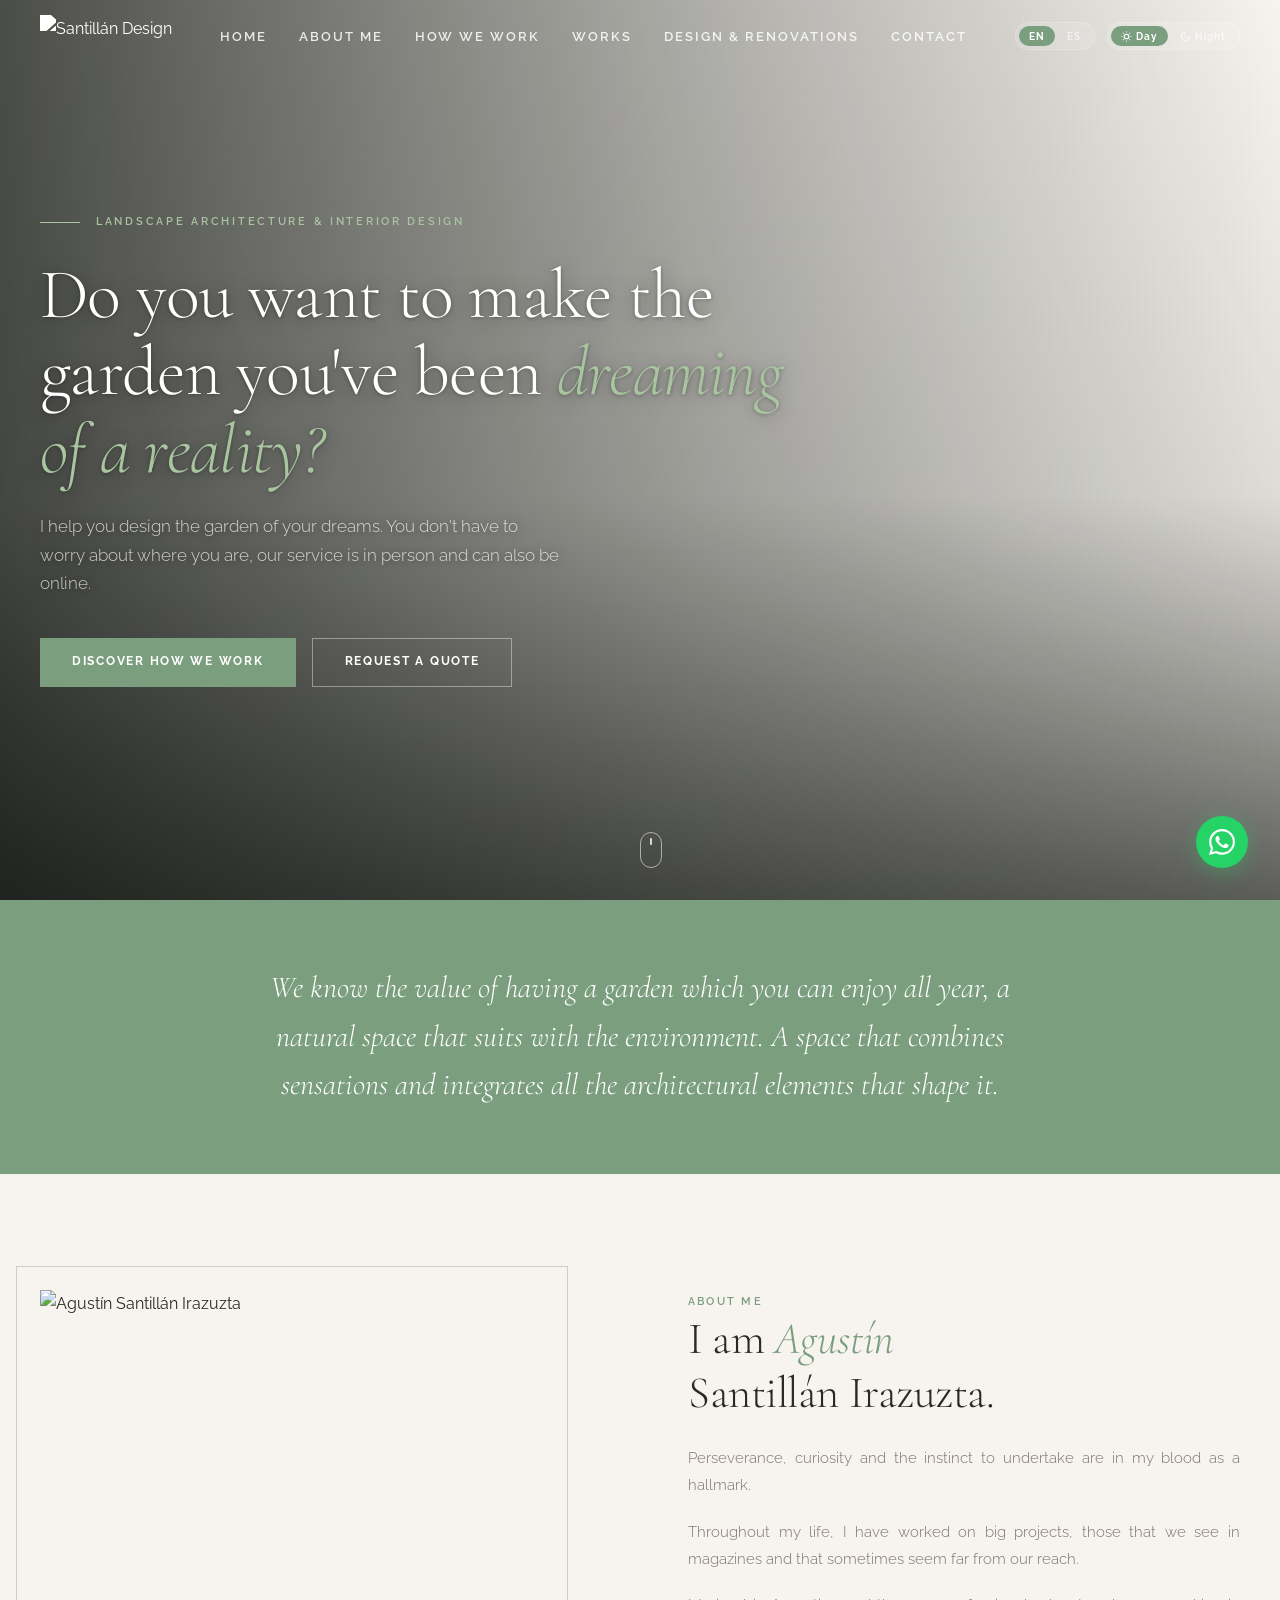
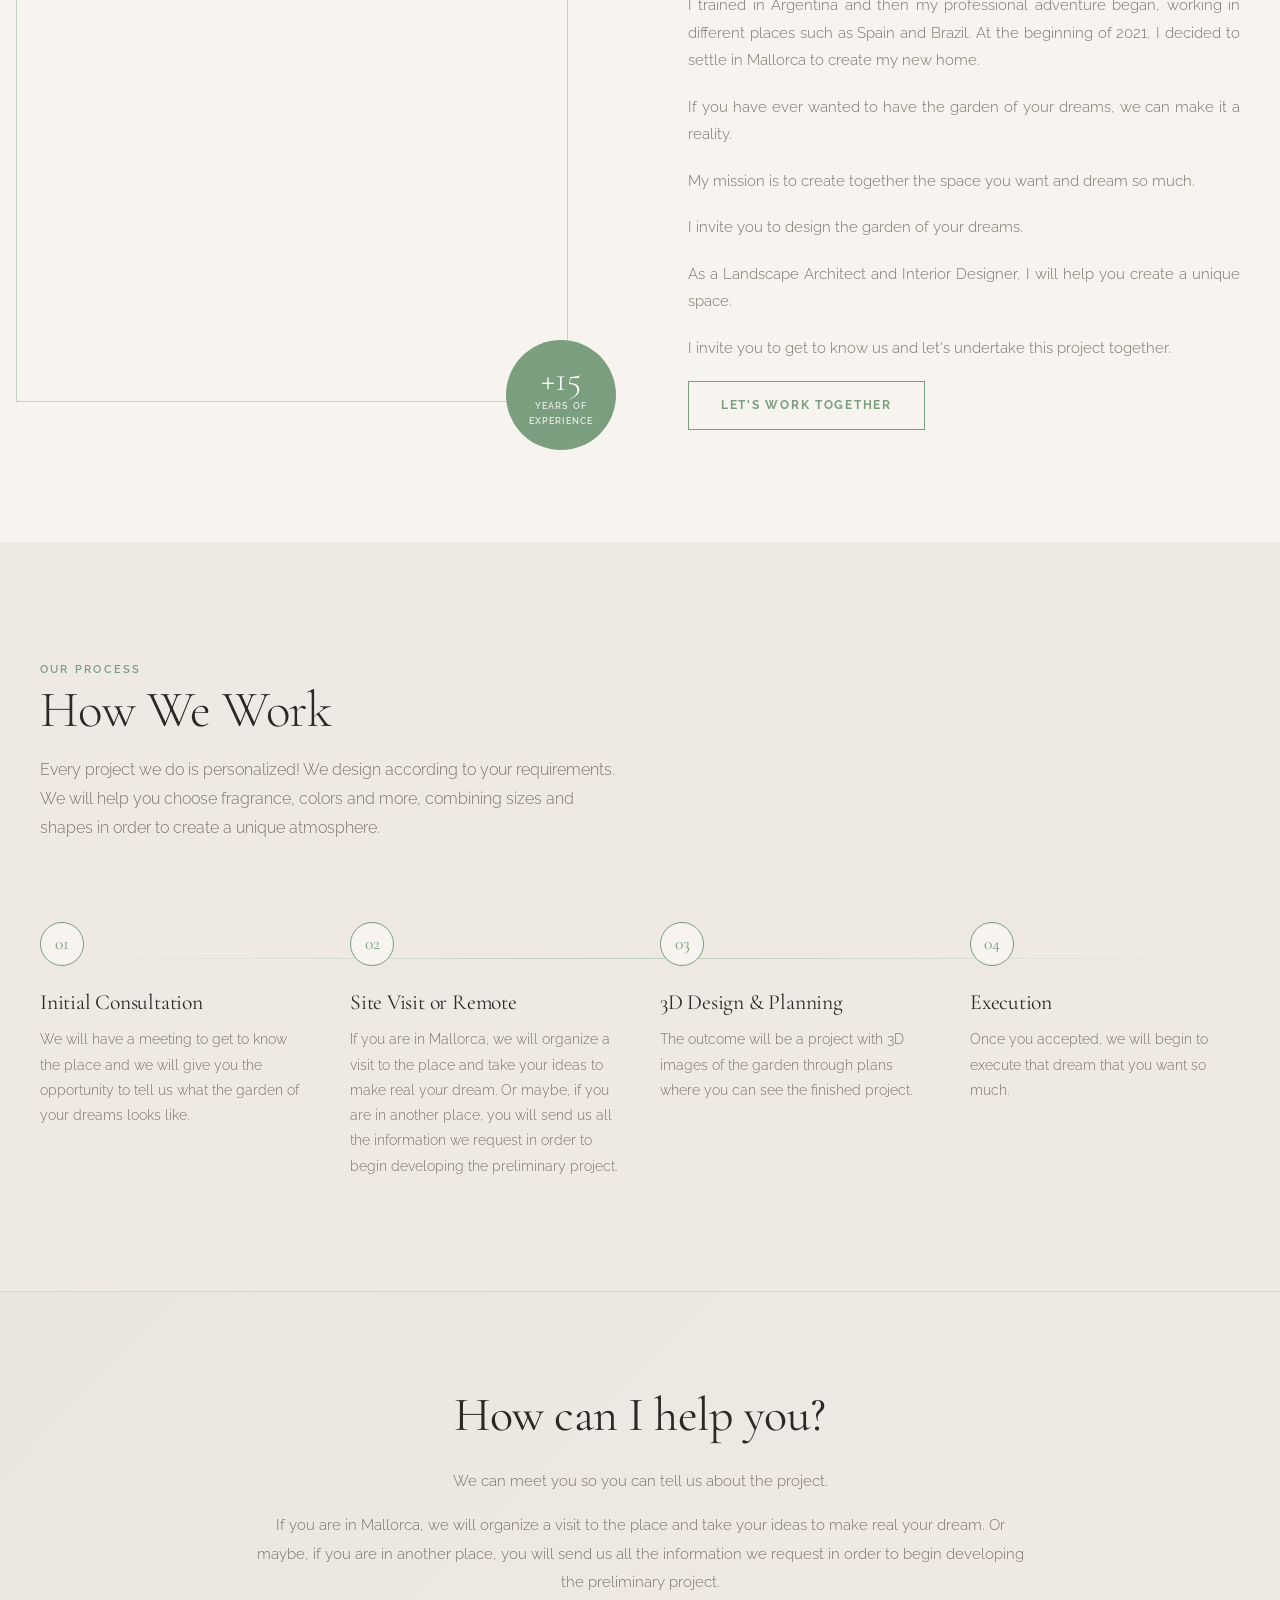
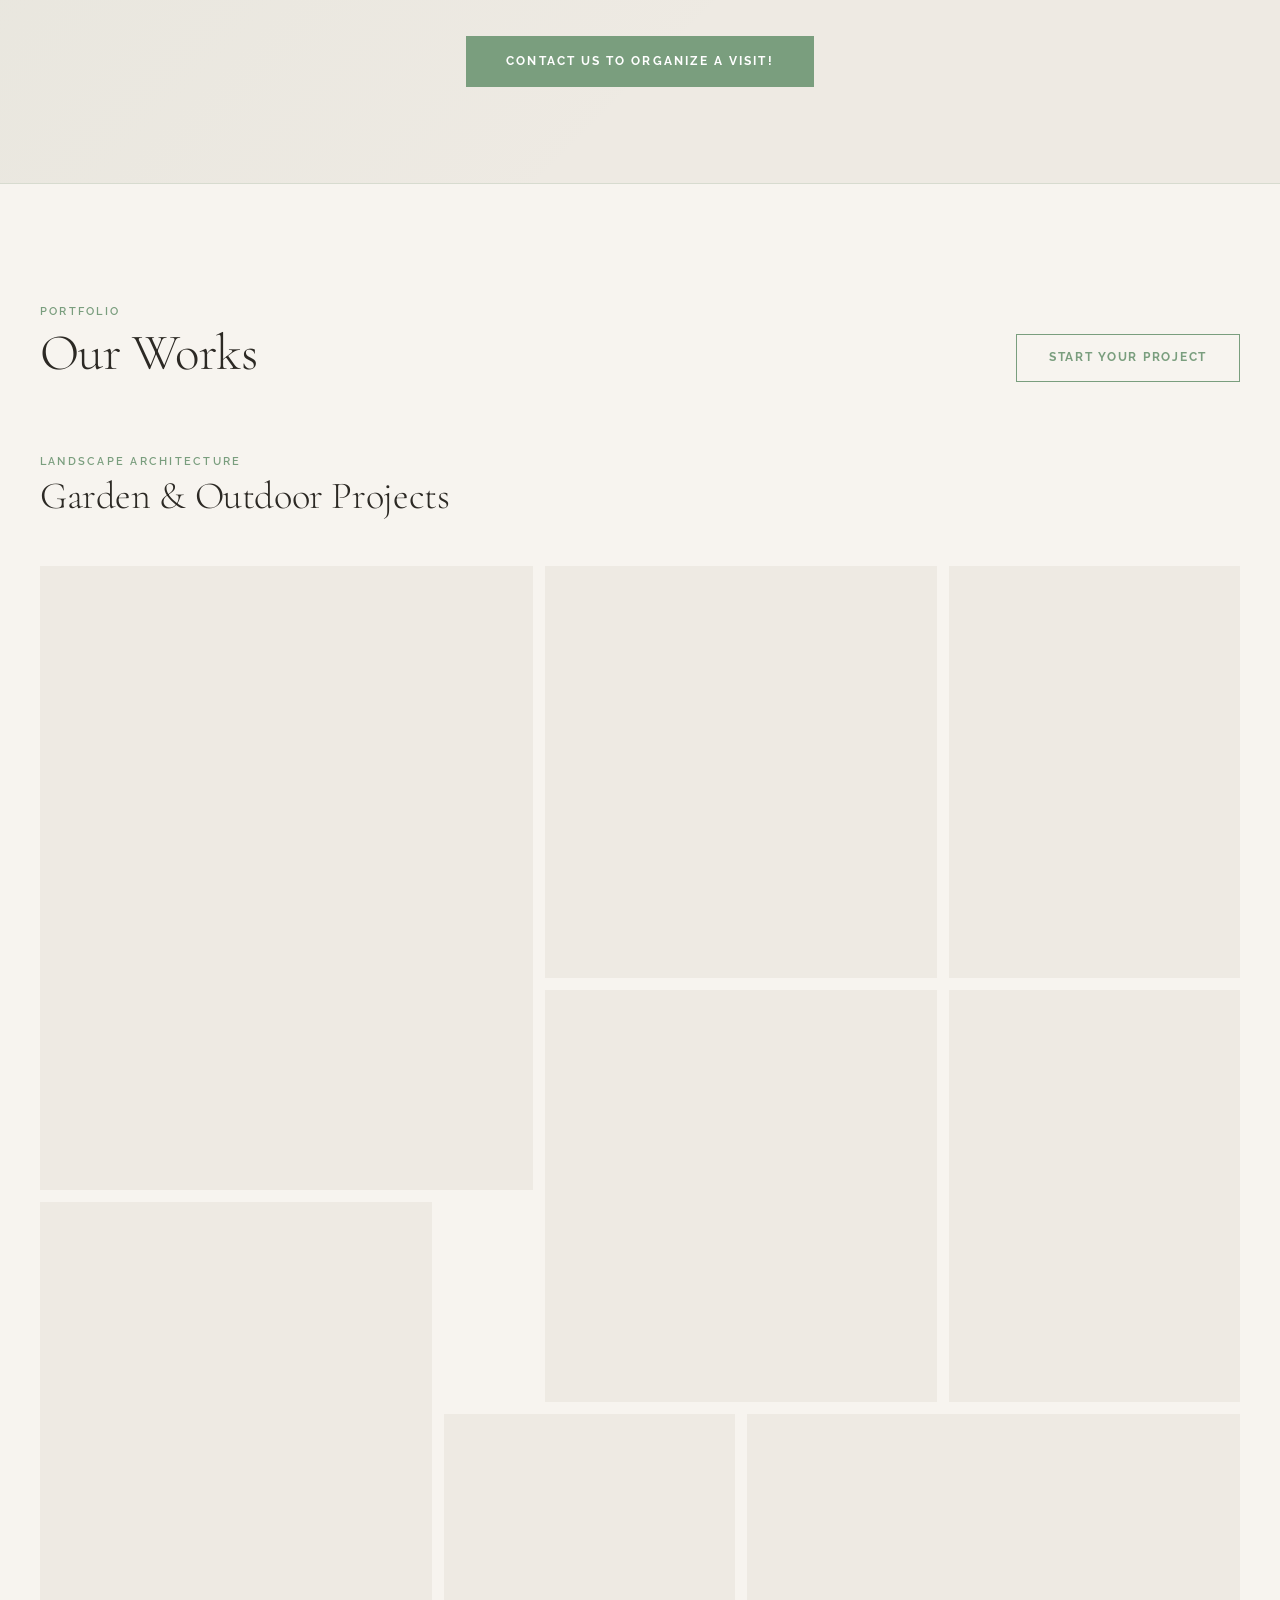
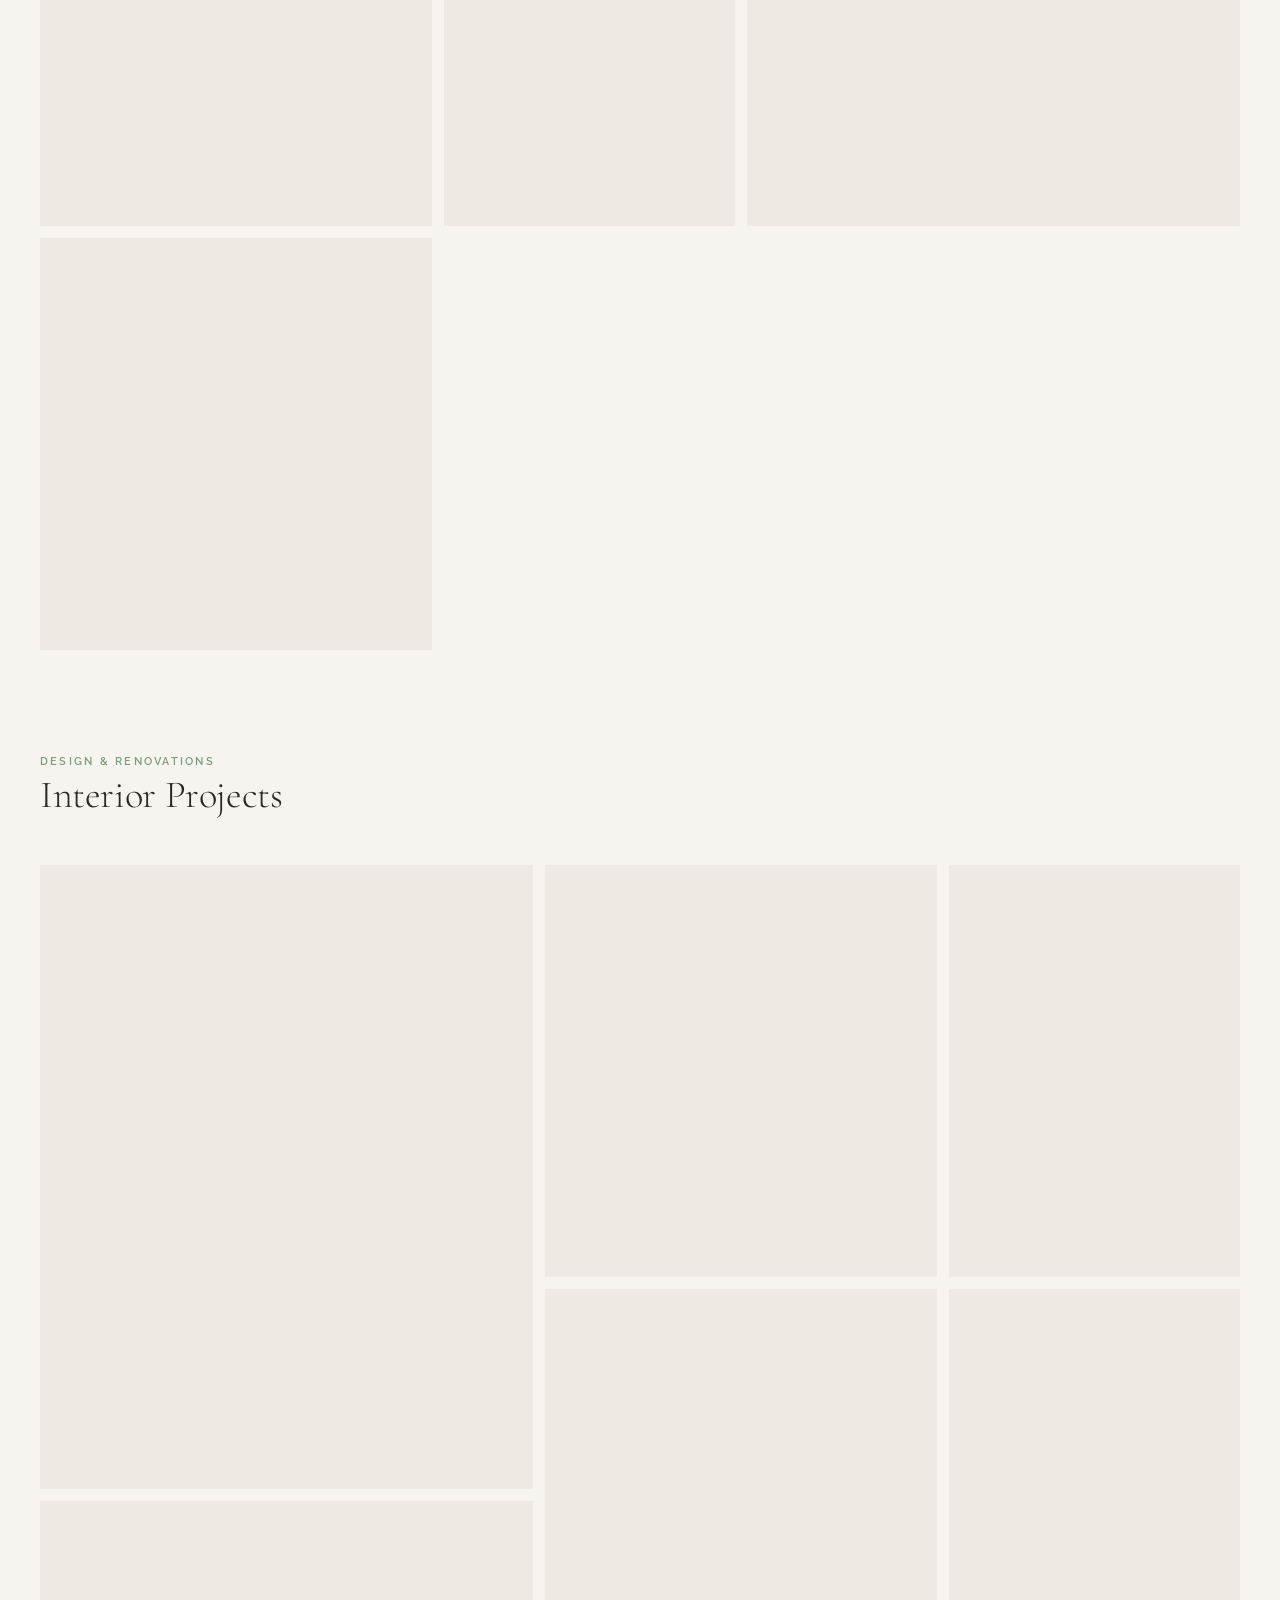
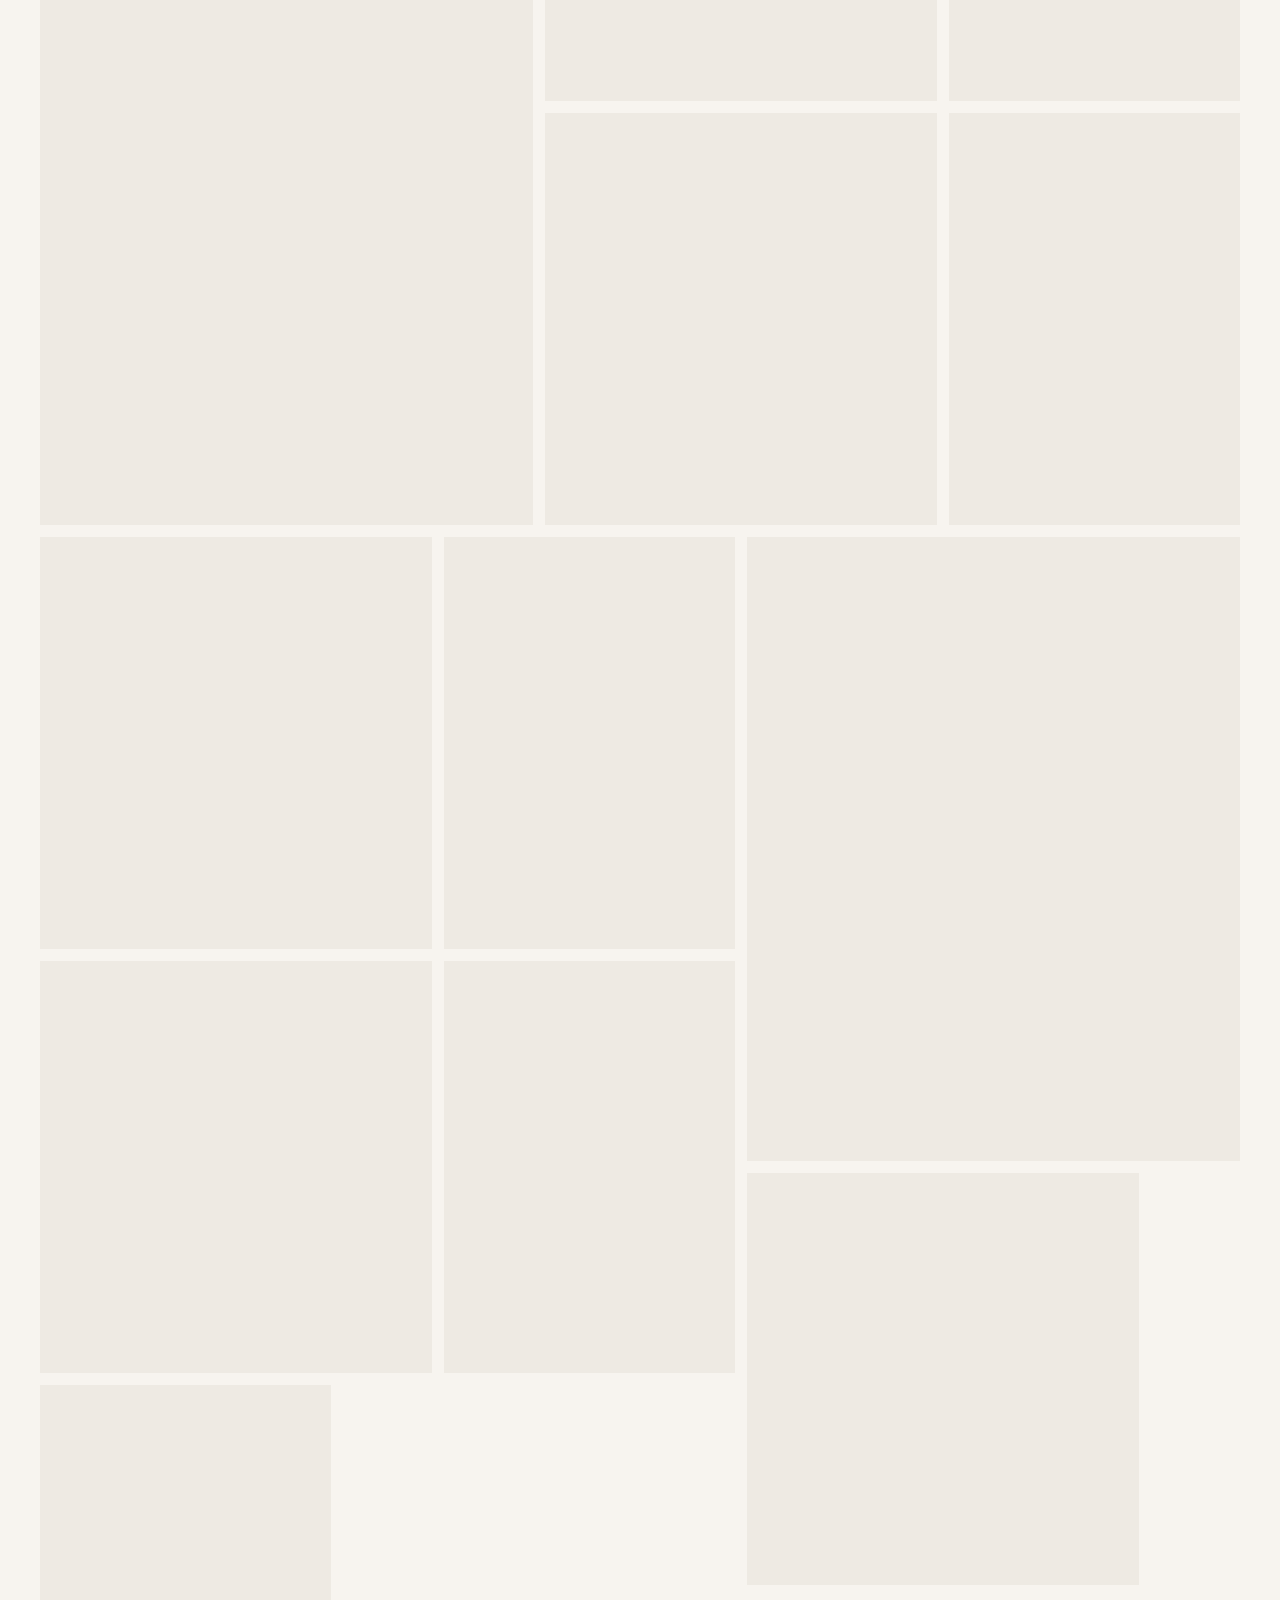
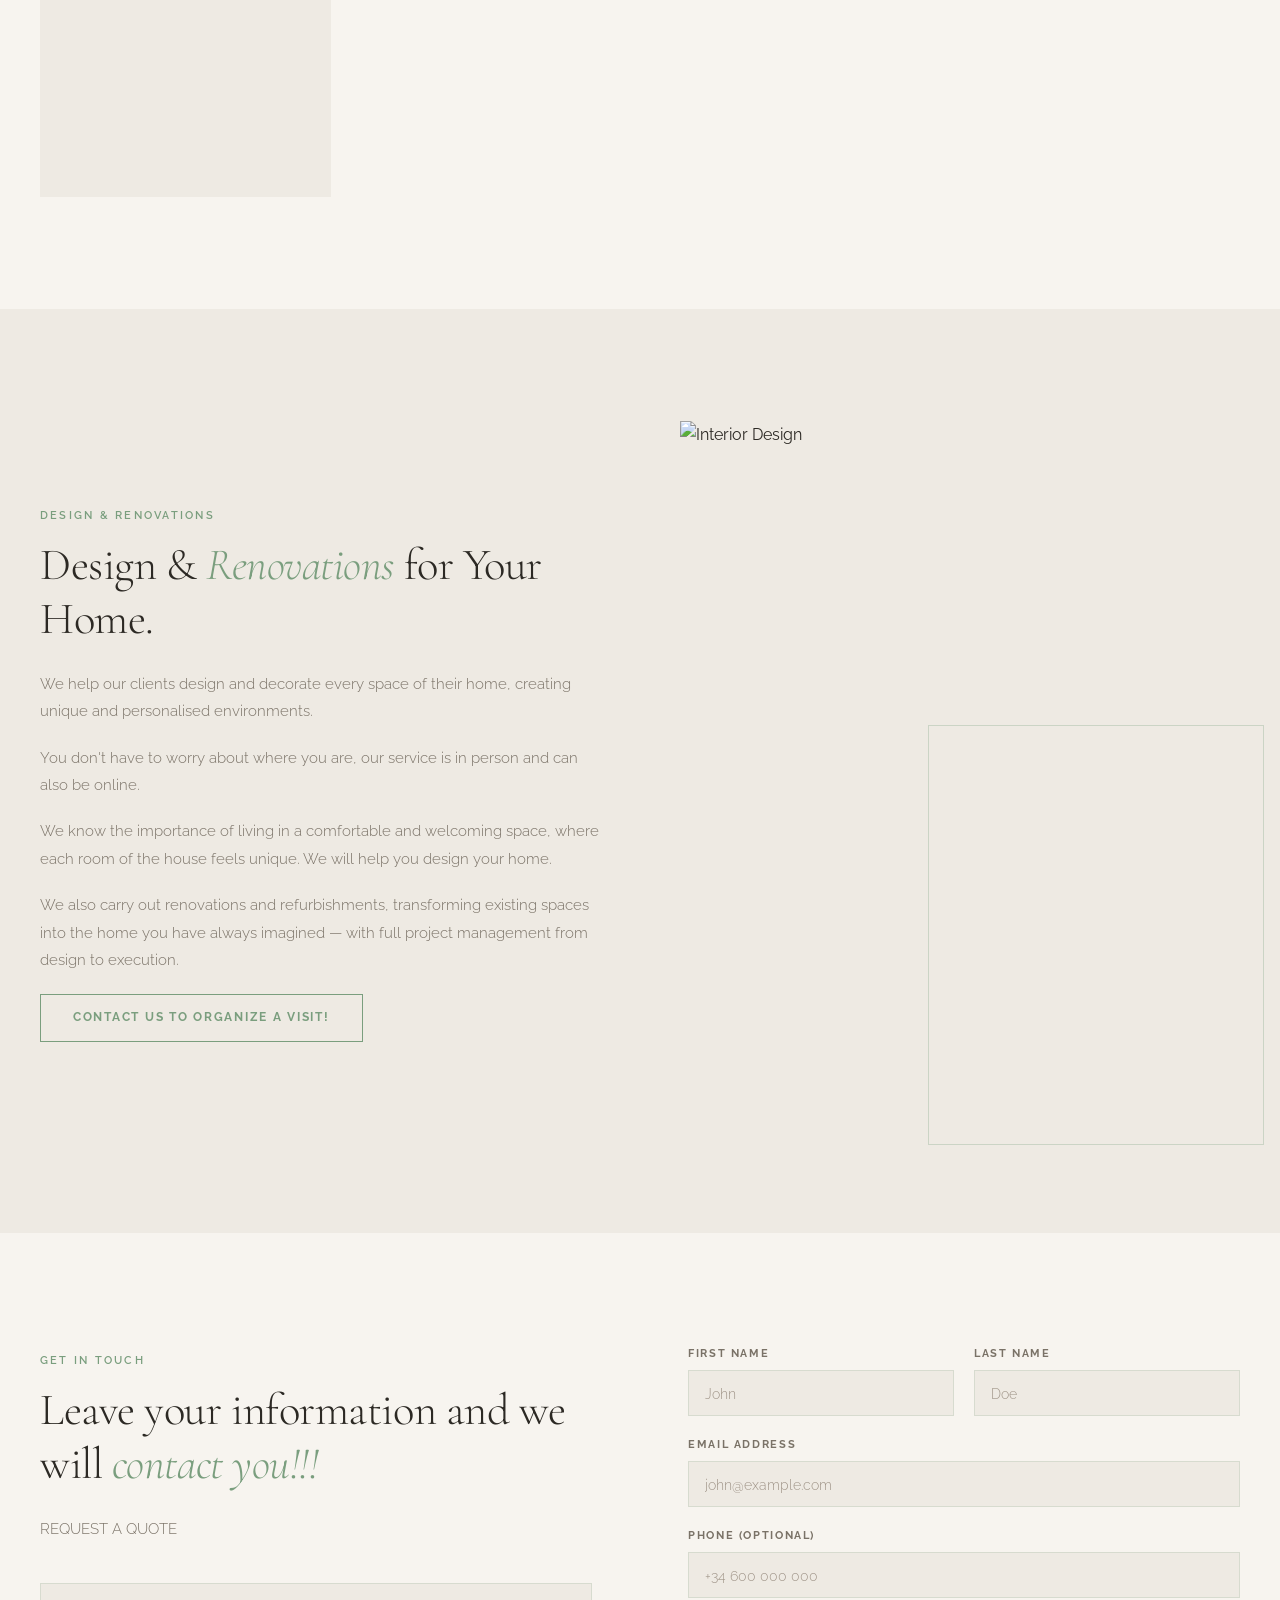
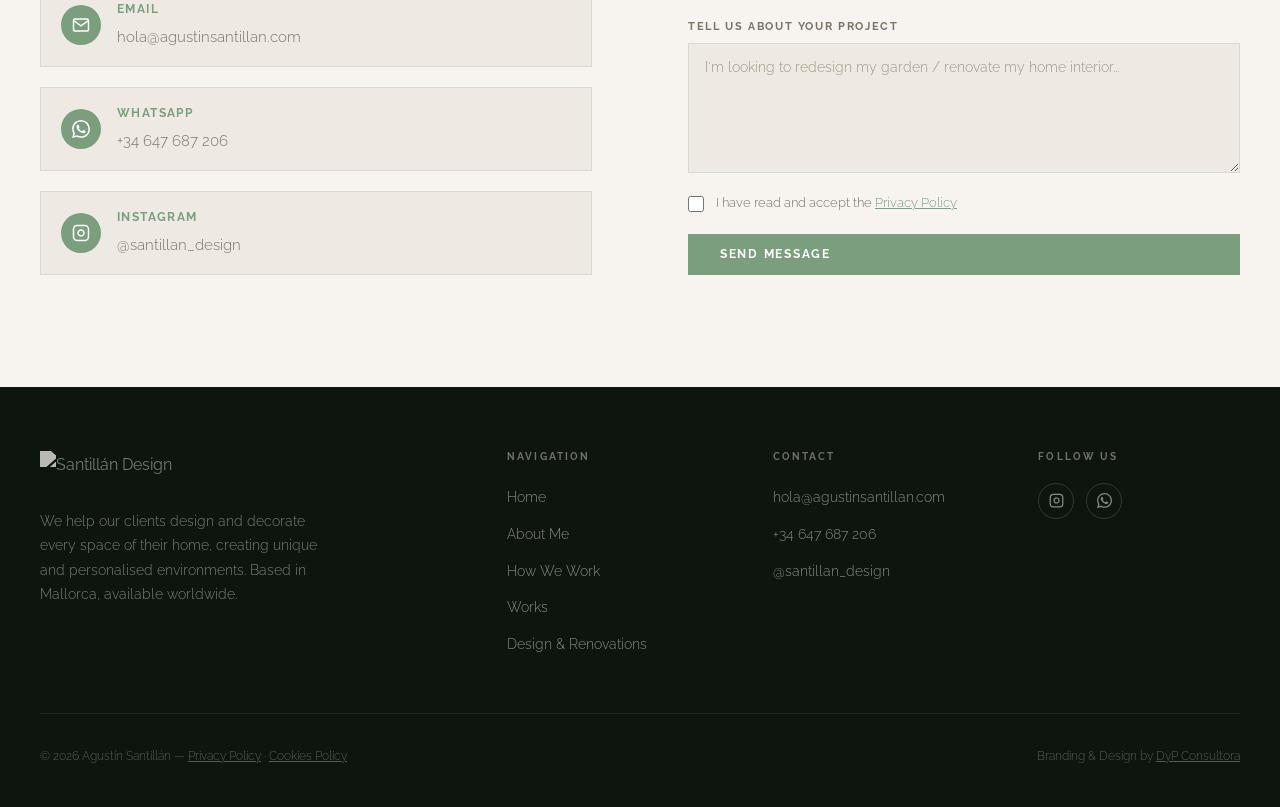
==== index.html @ f6a63e9d "Fix English grammar errors across the site - "believing in a reality" → "dreaming of a reality" - "c" ====
<!DOCTYPE html>
<html lang="en" data-theme="light" data-lang="en">
<head>
  <meta charset="UTF-8" />
  <meta name="viewport" content="width=device-width, initial-scale=1.0" />
  <meta name="theme-color" content="#7a9e7e" />
  <link rel="icon" type="image/png" href="favicon.png" />
  <title>Santillán Design — Landscape Architecture & Interior Design</title>
  <meta name="description" content="Agustín Santillán Irazuzta — Landscape Architect & Interior Designer based in Mallorca. Crafting unique outdoor and indoor spaces with a personal touch." />

  <!-- Open Graph -->
  <meta property="og:type" content="website" />
  <meta property="og:title" content="Santillán Design — Landscape Architecture & Interior Design" />
  <meta property="og:description" content="Agustín Santillán Irazuzta — Landscape Architect & Interior Designer based in Mallorca. Crafting unique outdoor and indoor spaces with a personal touch." />
  <meta property="og:image" content="https://agustinsantillan.com/wp-content/uploads/2023/10/Karen-and-Robert.5.jpeg" />
  <meta property="og:url" content="https://agustinsantillan.com/" />
  <meta property="og:locale" content="en_US" />
  <meta property="og:locale:alternate" content="es_ES" />
  <meta property="og:site_name" content="Santillán Design" />

  <!-- Twitter Card -->
  <meta name="twitter:card" content="summary_large_image" />
  <meta name="twitter:title" content="Santillán Design — Landscape Architecture & Interior Design" />
  <meta name="twitter:description" content="Landscape Architect & Interior Designer based in Mallorca. Crafting unique outdoor and indoor spaces with a personal touch." />
  <meta name="twitter:image" content="https://agustinsantillan.com/wp-content/uploads/2023/10/Karen-and-Robert.5.jpeg" />

  <!-- Fonts -->
  <link rel="preconnect" href="https://fonts.googleapis.com" />
  <link rel="preconnect" href="https://fonts.gstatic.com" crossorigin />
  <link href="https://fonts.googleapis.com/css2?family=Cormorant+Garamond:ital,wght@0,300;0,400;0,500;0,600;1,300;1,400;1,500&family=Raleway:wght@300;400;500;600;700&display=swap" rel="stylesheet" />

  <style>
    /* =============================================
       CSS VARIABLES & THEMES
       ============================================= */
    :root {
      --accent: #7a9e7e;
      --accent-light: #a8c5a0;
      --accent-dark: #5a7d5e;

      /* Light mode */
      --bg: #f7f4ef;
      --bg-alt: #eeeae3;
      --bg-card: #ffffff;
      --text: #2c2924;
      --text-muted: #7a7267;
      --text-light: #a09589;
      --border: rgba(122, 158, 126, 0.2);
      --nav-bg: rgba(247, 244, 239, 0.92);
      --shadow: rgba(44, 41, 36, 0.08);
      --shadow-lg: rgba(44, 41, 36, 0.15);
      --overlay: rgba(20, 28, 20, 0.45);
    }

    [data-theme="dark"] {
      --bg: #141a14;
      --bg-alt: #1c241c;
      --bg-card: #1f291f;
      --text: #e8e2d8;
      --text-muted: #9a9485;
      --text-light: #6a6456;
      --border: rgba(122, 158, 126, 0.15);
      --nav-bg: rgba(20, 26, 20, 0.92);
      --shadow: rgba(0, 0, 0, 0.25);
      --shadow-lg: rgba(0, 0, 0, 0.4);
      --overlay: rgba(10, 16, 10, 0.55);
    }

    /* =============================================
       RESET & BASE
       ============================================= */
    *, *::before, *::after { box-sizing: border-box; margin: 0; padding: 0; }

    html {
      scroll-behavior: smooth;
      font-size: 16px;
    }

    body {
      font-family: 'Raleway', sans-serif;
      background: var(--bg);
      color: var(--text);
      line-height: 1.7;
      transition: background 0.4s ease, color 0.4s ease;
      overflow-x: hidden;
    }

    img { display: block; max-width: 100%; }
    a { text-decoration: none; color: inherit; }

    /* =============================================
       TYPOGRAPHY
       ============================================= */
    h1, h2, h3, h4 {
      font-family: 'Cormorant Garamond', serif;
      font-weight: 400;
      line-height: 1.15;
      letter-spacing: -0.01em;
    }

    .display-xl {
      font-size: clamp(2.8rem, 6vw, 5.5rem);
      font-weight: 300;
      line-height: 1.08;
      letter-spacing: -0.02em;
    }

    .display-lg {
      font-size: clamp(2.2rem, 4.5vw, 3.8rem);
      font-weight: 400;
    }

    .display-md {
      font-size: clamp(1.6rem, 3vw, 2.5rem);
      font-weight: 400;
    }

    .label {
      font-family: 'Raleway', sans-serif;
      font-size: 0.7rem;
      font-weight: 600;
      letter-spacing: 0.2em;
      text-transform: uppercase;
      color: var(--accent);
    }

    .body-lg { font-size: 1.1rem; font-weight: 300; }
    .body-md { font-size: 0.95rem; }

    /* =============================================
       NAVIGATION
       ============================================= */
    nav {
      position: fixed;
      top: 0;
      left: 0;
      right: 0;
      z-index: 1000;
      padding: 0 2.5rem;
      height: 72px;
      display: flex;
      align-items: center;
      justify-content: space-between;
      background: transparent;
      transition: background 0.4s ease, backdrop-filter 0.4s ease, box-shadow 0.4s ease;
    }

    nav.scrolled {
      background: var(--nav-bg);
      backdrop-filter: blur(16px);
      -webkit-backdrop-filter: blur(16px);
      box-shadow: 0 1px 0 var(--border);
    }

    .nav-logo {
      display: flex;
      align-items: center;
      gap: 0.6rem;
    }

    .nav-logo img {
      height: 42px;
      width: auto;
      filter: brightness(0) invert(1);
      transition: filter 0.4s ease;
    }

    nav.scrolled .nav-logo img {
      filter: none;
    }

    [data-theme="dark"] nav.scrolled .nav-logo img {
      filter: brightness(0) invert(1);
    }

    .nav-links {
      display: flex;
      align-items: center;
      gap: 2rem;
      list-style: none;
    }

    .nav-links a {
      font-size: 0.82rem;
      font-weight: 600;
      letter-spacing: 0.15em;
      text-transform: uppercase;
      color: rgba(255,255,255,0.85);
      transition: color 0.3s ease;
      position: relative;
    }

    .nav-links a::after {
      content: '';
      position: absolute;
      bottom: -3px;
      left: 0;
      width: 0;
      height: 1px;
      background: var(--accent);
      transition: width 0.3s ease;
    }

    .nav-links a:hover::after { width: 100%; }
    .nav-links a:hover { color: var(--accent-light); }

    nav.scrolled .nav-links a {
      color: var(--text-muted);
    }

    nav.scrolled .nav-links a:hover {
      color: var(--accent);
    }

    .nav-controls {
      display: flex;
      align-items: center;
      gap: 0.75rem;
    }

    /* Language toggle */
    .lang-toggle {
      display: flex;
      align-items: center;
      background: rgba(255,255,255,0.12);
      border: 1px solid rgba(255,255,255,0.2);
      border-radius: 100px;
      padding: 3px;
      gap: 2px;
      transition: background 0.4s, border-color 0.4s;
    }

    nav.scrolled .lang-toggle {
      background: var(--bg-alt);
      border-color: var(--border);
    }

    .lang-btn {
      font-family: 'Raleway', sans-serif;
      font-size: 0.65rem;
      font-weight: 700;
      letter-spacing: 0.1em;
      padding: 4px 10px;
      border-radius: 100px;
      border: none;
      cursor: pointer;
      background: transparent;
      color: rgba(255,255,255,0.6);
      transition: background 0.25s, color 0.25s;
    }

    nav.scrolled .lang-btn { color: var(--text-muted); }
    [data-theme="dark"] nav.scrolled .lang-btn { color: rgba(255,255,255,0.7); }
    [data-theme="dark"] nav.scrolled .lang-btn.active { color: #fff; }

    .lang-btn.active {
      background: var(--accent);
      color: #fff;
    }

    /* Theme toggle selector */
    .theme-toggle {
      display: flex;
      align-items: center;
      background: rgba(255,255,255,0.12);
      border: 1px solid rgba(255,255,255,0.2);
      border-radius: 100px;
      padding: 3px;
      gap: 2px;
      transition: background 0.4s, border-color 0.4s;
    }

    nav.scrolled .theme-toggle {
      background: var(--bg-alt);
      border-color: var(--border);
    }

    .theme-btn {
      display: flex;
      align-items: center;
      justify-content: center;
      gap: 4px;
      padding: 4px 10px;
      border-radius: 100px;
      border: none;
      cursor: pointer;
      background: transparent;
      color: rgba(255,255,255,0.6);
      font-family: 'Raleway', sans-serif;
      font-size: 0.65rem;
      font-weight: 700;
      letter-spacing: 0.08em;
      transition: background 0.25s, color 0.25s;
      white-space: nowrap;
    }

    nav.scrolled .theme-btn { color: var(--text-muted); }
    [data-theme="dark"] nav.scrolled .theme-btn { color: rgba(255,255,255,0.7); }
    [data-theme="dark"] nav.scrolled .theme-btn.active { color: #fff; }

    .theme-btn.active {
      background: var(--accent);
      color: #fff;
    }

    .theme-btn svg { width: 11px; height: 11px; flex-shrink: 0; }

    /* Hamburger */
    .hamburger {
      display: none;
      align-items: center;
      justify-content: center;
      width: 40px;
      height: 40px;
      cursor: pointer;
      background: rgba(255,255,255,0.12);
      border: 1px solid rgba(255,255,255,0.25);
      border-radius: 8px;
      flex-direction: column;
      gap: 5px;
      padding: 0;
      transition: background 0.3s, border-color 0.3s;
    }

    nav.scrolled .hamburger {
      background: var(--bg-alt);
      border-color: var(--border);
    }

    .hamburger span {
      display: block;
      width: 18px;
      height: 1.5px;
      background: rgba(255,255,255,0.9);
      border-radius: 2px;
      transition: all 0.3s ease;
    }

    nav.scrolled .hamburger span { background: var(--text); }

    /* Mobile menu */
    .mobile-menu {
      display: flex;
      position: fixed;
      inset: 0;
      z-index: 1001;
      background: var(--bg);
      flex-direction: column;
      align-items: center;
      justify-content: center;
      gap: 2.5rem;
      opacity: 0;
      pointer-events: none;
      transition: opacity 0.3s ease;
    }

    .mobile-menu.open {
      opacity: 1;
      pointer-events: all;
    }

    .mobile-menu a {
      font-family: 'Cormorant Garamond', serif;
      font-size: 2.5rem;
      font-weight: 300;
      color: var(--text);
      transition: color 0.2s;
    }

    .mobile-menu a:hover { color: var(--accent); }

    .mobile-close {
      position: absolute;
      top: 16px;
      right: 1.5rem;
      width: 40px;
      height: 40px;
      display: flex;
      align-items: center;
      justify-content: center;
      font-size: 1.6rem;
      background: var(--bg-alt);
      border: 1px solid var(--border);
      border-radius: 8px;
      cursor: pointer;
      color: var(--text);
      line-height: 1;
    }

    .mobile-menu-toggles {
      display: flex;
      gap: 0.75rem;
      margin-bottom: 1rem;
    }

    .mobile-menu .lang-toggle,
    .mobile-menu .theme-toggle {
      background: var(--bg-alt);
      border: 1px solid var(--border);
    }

    .mobile-menu .lang-btn,
    .mobile-menu .theme-btn {
      color: var(--text-muted);
    }

    /* =============================================
       HERO
       ============================================= */
    #hero {
      position: relative;
      height: 100vh;
      min-height: 600px;
      display: flex;
      align-items: center;
      overflow: hidden;
    }

    .hero-bg {
      position: absolute;
      inset: 0;
      background-image: url('https://agustinsantillan.com/wp-content/uploads/2023/10/Karen-and-Robert.5.jpeg');
      background-size: cover;
      background-position: center 30%;
      transform: scale(1.08);
      transition: transform 0.1s linear;
      will-change: transform;
    }

    .hero-overlay {
      position: absolute;
      inset: 0;
      background:
        linear-gradient(to right, rgba(8, 12, 8, 0.72) 0%, rgba(8, 12, 8, 0.3) 55%, transparent 100%),
        linear-gradient(to top, rgba(8, 12, 8, 0.65) 0%, rgba(8, 12, 8, 0.1) 45%, transparent 100%);
    }

    .hero-content {
      position: relative;
      z-index: 2;
      padding: 0 2.5rem;
      max-width: 860px;
    }

    .hero-eyebrow {
      display: flex;
      align-items: center;
      gap: 1rem;
      margin-bottom: 1.5rem;
      opacity: 0;
      transform: translateY(20px);
      animation: fadeUp 0.8s ease 0.3s forwards;
    }

    .hero-eyebrow span {
      font-family: 'Raleway', sans-serif;
      font-size: 0.68rem;
      font-weight: 600;
      letter-spacing: 0.25em;
      text-transform: uppercase;
      color: var(--accent-light);
    }

    .hero-line {
      width: 40px;
      height: 1px;
      background: var(--accent-light);
    }

    .hero-title {
      font-family: 'Cormorant Garamond', serif;
      font-size: clamp(2.6rem, 5.5vw, 5rem);
      font-weight: 300;
      line-height: 1.1;
      color: #fff;
      margin-bottom: 1.5rem;
      opacity: 0;
      transform: translateY(30px);
      animation: fadeUp 0.9s ease 0.5s forwards;
      text-shadow: 0 2px 20px rgba(0,0,0,0.4), 0 1px 4px rgba(0,0,0,0.3);
    }

    .hero-title em {
      font-style: italic;
      color: var(--accent-light);
    }

    .hero-sub {
      font-size: 1.05rem;
      font-weight: 300;
      color: rgba(255,255,255,0.75);
      max-width: 520px;
      margin-bottom: 2.5rem;
      opacity: 0;
      transform: translateY(20px);
      animation: fadeUp 0.8s ease 0.7s forwards;
      text-shadow: 0 1px 8px rgba(0,0,0,0.5);
    }

    .hero-ctas {
      display: flex;
      gap: 1rem;
      flex-wrap: wrap;
      opacity: 0;
      transform: translateY(20px);
      animation: fadeUp 0.8s ease 0.9s forwards;
    }

    /* Scroll indicator */
    .scroll-indicator {
      position: absolute;
      bottom: 2rem;
      left: 50%;
      transform: translateX(-50%);
      z-index: 2;
      display: flex;
      flex-direction: column;
      align-items: center;
      gap: 0.5rem;
      opacity: 0;
      animation: fadeUp 0.8s ease 1.2s forwards;
    }

    .mouse-scroll {
      width: 22px;
      height: 36px;
      border: 1.5px solid rgba(255,255,255,0.55);
      border-radius: 11px;
      display: flex;
      justify-content: center;
      padding-top: 5px;
    }

    .mouse-wheel {
      width: 2px;
      height: 7px;
      background: rgba(255,255,255,0.8);
      border-radius: 2px;
      animation: mouseScroll 1.8s ease infinite;
    }

    @keyframes mouseScroll {
      0%   { transform: translateY(0);    opacity: 1; }
      70%  { transform: translateY(10px); opacity: 0; }
      100% { transform: translateY(0);    opacity: 0; }
    }

    /* =============================================
       BUTTONS
       ============================================= */
    .btn-primary {
      display: inline-flex;
      align-items: center;
      gap: 0.5rem;
      padding: 0.85rem 2rem;
      background: var(--accent);
      color: #fff;
      font-family: 'Raleway', sans-serif;
      font-size: 0.72rem;
      font-weight: 700;
      letter-spacing: 0.15em;
      text-transform: uppercase;
      border: none;
      cursor: pointer;
      transition: background 0.3s ease, transform 0.2s ease, box-shadow 0.3s ease;
      position: relative;
      overflow: hidden;
    }

    .btn-primary::before {
      content: '';
      position: absolute;
      inset: 0;
      background: rgba(255,255,255,0.12);
      transform: scaleX(0);
      transform-origin: left;
      transition: transform 0.3s ease;
    }

    .btn-primary:hover::before { transform: scaleX(1); }
    .btn-primary:hover { transform: translateY(-2px); box-shadow: 0 8px 24px rgba(122,158,126,0.35); }

    .btn-outline {
      display: inline-flex;
      align-items: center;
      gap: 0.5rem;
      padding: 0.85rem 2rem;
      background: transparent;
      color: #fff;
      font-family: 'Raleway', sans-serif;
      font-size: 0.72rem;
      font-weight: 700;
      letter-spacing: 0.15em;
      text-transform: uppercase;
      border: 1px solid rgba(255,255,255,0.4);
      cursor: pointer;
      transition: all 0.3s ease;
    }

    .btn-outline:hover {
      background: rgba(255,255,255,0.1);
      border-color: rgba(255,255,255,0.7);
      transform: translateY(-2px);
    }

    .btn-accent {
      display: inline-flex;
      align-items: center;
      gap: 0.5rem;
      padding: 0.85rem 2rem;
      background: transparent;
      color: var(--accent);
      font-family: 'Raleway', sans-serif;
      font-size: 0.72rem;
      font-weight: 700;
      letter-spacing: 0.15em;
      text-transform: uppercase;
      border: 1px solid var(--accent);
      cursor: pointer;
      transition: all 0.3s ease;
    }

    .btn-accent:hover {
      background: var(--accent);
      color: #fff;
      transform: translateY(-2px);
      box-shadow: 0 8px 24px rgba(122,158,126,0.25);
    }

    /* =============================================
       INTRO BAND
       ============================================= */
    #intro {
      background: var(--accent);
      padding: 4rem 2.5rem;
      text-align: center;
    }

    #intro p {
      font-family: 'Cormorant Garamond', serif;
      font-size: clamp(1.3rem, 2.5vw, 1.9rem);
      font-weight: 300;
      font-style: italic;
      color: #fff;
      max-width: 820px;
      margin: 0 auto;
      line-height: 1.6;
    }

    /* =============================================
       SECTIONS - SHARED
       ============================================= */
    .section {
      padding: 7rem 2.5rem;
    }

    .section-inner {
      max-width: 1200px;
      margin: 0 auto;
    }

    .section-header {
      margin-bottom: 4rem;
    }

    .section-header .label {
      display: block;
      margin-bottom: 0.75rem;
    }

    /* Reveal animation */
    .reveal {
      opacity: 0;
      transform: translateY(40px);
      transition: opacity 0.8s ease, transform 0.8s ease;
    }

    .reveal.visible {
      opacity: 1;
      transform: translateY(0);
    }

    .reveal-delay-1 { transition-delay: 0.1s; }
    .reveal-delay-2 { transition-delay: 0.2s; }
    .reveal-delay-3 { transition-delay: 0.3s; }
    .reveal-delay-4 { transition-delay: 0.4s; }
    .reveal-delay-5 { transition-delay: 0.5s; }

    /* =============================================
       ABOUT
       ============================================= */
    #about {
      padding: 7rem 2.5rem;
      background: var(--bg);
    }

    .about-grid {
      max-width: 1200px;
      margin: 0 auto;
      display: grid;
      grid-template-columns: 1fr 1fr;
      gap: 6rem;
      align-items: center;
    }

    .about-image-wrap {
      position: relative;
    }

    .about-image-wrap::before {
      content: '';
      position: absolute;
      top: -1.5rem;
      left: -1.5rem;
      right: 1.5rem;
      bottom: 1.5rem;
      border: 1px solid var(--accent);
      opacity: 0.4;
      z-index: 0;
    }

    .about-img {
      position: relative;
      z-index: 1;
      width: 100%;
      aspect-ratio: 3/4;
      object-fit: cover;
      object-position: center top;
      filter: grayscale(10%);
      transition: filter 0.4s ease;
    }

    .about-img:hover { filter: grayscale(0%); }

    .about-badge {
      position: absolute;
      bottom: -1.5rem;
      right: -1.5rem;
      z-index: 2;
      width: 110px;
      height: 110px;
      background: var(--accent);
      border-radius: 50%;
      display: flex;
      flex-direction: column;
      align-items: center;
      justify-content: center;
      text-align: center;
      padding: 1rem;
    }

    .about-badge span {
      font-family: 'Cormorant Garamond', serif;
      font-size: 2.2rem;
      font-weight: 300;
      color: #fff;
      line-height: 1;
    }

    .about-badge small {
      font-size: 0.55rem;
      font-weight: 600;
      letter-spacing: 0.12em;
      text-transform: uppercase;
      color: rgba(255,255,255,0.8);
      margin-top: 0.2rem;
    }

    .about-content .label { margin-bottom: 0.75rem; }

    .about-content h2 {
      font-size: clamp(2rem, 3.5vw, 3rem);
      font-weight: 300;
      margin-bottom: 1.5rem;
      line-height: 1.2;
    }

    .about-content h2 em {
      font-style: italic;
      color: var(--accent);
    }

    .about-text {
      color: var(--text-muted);
      font-size: 0.95rem;
      font-weight: 300;
      margin-bottom: 1.2rem;
      line-height: 1.8;
      text-align: justify;
    }

    .about-values {
      display: flex;
      gap: 0.75rem;
      flex-wrap: wrap;
      margin: 2rem 0;
    }

    .about-tag {
      padding: 0.4rem 1rem;
      border: 1px solid var(--border);
      border-radius: 100px;
      font-size: 0.72rem;
      font-weight: 600;
      letter-spacing: 0.1em;
      text-transform: uppercase;
      color: var(--accent);
      background: transparent;
      transition: all 0.3s ease;
    }

    .about-tag:hover {
      background: var(--accent);
      color: #fff;
      border-color: var(--accent);
    }

    /* =============================================
       HOW WE WORK
       ============================================= */
    #process {
      background: var(--bg-alt);
      padding: 7rem 2.5rem;
    }

    .process-header {
      max-width: 1200px;
      margin: 0 auto 5rem;
    }

    .process-header h2 {
      font-size: clamp(2rem, 4vw, 3.2rem);
      font-weight: 300;
    }

    .process-header p {
      color: var(--text-muted);
      font-size: 1rem;
      font-weight: 300;
      max-width: 580px;
      margin-top: 1rem;
      line-height: 1.8;
    }

    .process-steps {
      max-width: 1200px;
      margin: 0 auto;
      display: grid;
      grid-template-columns: repeat(4, 1fr);
      gap: 2.5rem;
      position: relative;
    }

    .process-steps::before {
      content: '';
      position: absolute;
      top: 2.2rem;
      left: 2rem;
      right: 2rem;
      height: 1px;
      background: linear-gradient(to right, transparent, var(--accent), transparent);
      opacity: 0.4;
    }

    .step {
      position: relative;
    }

    .step-number {
      display: flex;
      align-items: center;
      justify-content: center;
      width: 44px;
      height: 44px;
      border-radius: 50%;
      background: var(--bg);
      border: 1px solid var(--accent);
      font-family: 'Cormorant Garamond', serif;
      font-size: 1.1rem;
      font-weight: 400;
      color: var(--accent);
      margin-bottom: 1.5rem;
      position: relative;
      z-index: 1;
      transition: all 0.3s ease;
    }

    .step:hover .step-number {
      background: var(--accent);
      color: #fff;
      transform: scale(1.1);
    }

    .step h3 {
      font-family: 'Cormorant Garamond', serif;
      font-size: 1.35rem;
      font-weight: 400;
      margin-bottom: 0.75rem;
      color: var(--text);
    }

    .step p {
      font-size: 0.88rem;
      font-weight: 300;
      color: var(--text-muted);
      line-height: 1.8;
    }

    /* =============================================
       HOW CAN I HELP YOU
       ============================================= */
    #help {
      background: var(--bg-alt);
      border-top: 1px solid var(--border);
      border-bottom: 1px solid var(--border);
      padding: 6rem 2.5rem;
      text-align: center;
      position: relative;
    }

    #help::before {
      content: '';
      position: absolute;
      inset: 0;
      background: linear-gradient(135deg, rgba(122,158,126,0.06) 0%, transparent 60%);
      pointer-events: none;
    }

    .help-inner {
      max-width: 780px;
      margin: 0 auto;
      position: relative;
    }

    #help h2 {
      font-family: 'Cormorant Garamond', serif;
      font-size: clamp(2rem, 4vw, 3rem);
      font-weight: 400;
      color: var(--text);
      margin-bottom: 1.5rem;
    }

    #help p {
      font-size: 0.95rem;
      font-weight: 300;
      color: var(--text-muted);
      line-height: 1.85;
      margin-bottom: 1rem;
    }

    .btn-help {
      display: inline-block;
      margin-top: 1.5rem;
      padding: 1rem 2.5rem;
      background: var(--accent);
      color: #fff;
      font-family: 'Raleway', sans-serif;
      font-size: 0.72rem;
      font-weight: 700;
      letter-spacing: 0.18em;
      text-transform: uppercase;
      border: none;
      cursor: pointer;
      transition: background 0.3s ease, transform 0.2s ease;
    }

    .btn-help:hover {
      background: var(--accent-dark);
      transform: translateY(-2px);
    }

    /* =============================================
       GALLERY
       ============================================= */
    #works {
      padding: 7rem 2.5rem;
      background: var(--bg);
    }

    .works-header {
      max-width: 1200px;
      margin: 0 auto 4rem;
      display: flex;
      align-items: flex-end;
      justify-content: space-between;
      gap: 2rem;
    }

    .works-header h2 {
      font-size: clamp(2rem, 4vw, 3.2rem);
      font-weight: 300;
    }

    .gallery-grid {
      max-width: 1200px;
      margin: 0 auto;
      display: grid;
      grid-template-columns: repeat(12, 1fr);
      grid-auto-rows: 200px;
      gap: 12px;
    }

    .gallery-item {
      overflow: hidden;
      position: relative;
      cursor: pointer;
    }

    /* Landscape gallery */
    .gallery-grid--landscape .gallery-item:nth-child(1) { grid-column: span 5; grid-row: span 3; }
    .gallery-grid--landscape .gallery-item:nth-child(2) { grid-column: span 4; grid-row: span 2; }
    .gallery-grid--landscape .gallery-item:nth-child(3) { grid-column: span 3; grid-row: span 2; }
    .gallery-grid--landscape .gallery-item:nth-child(4) { grid-column: span 4; grid-row: span 2; }
    .gallery-grid--landscape .gallery-item:nth-child(5) { grid-column: span 3; grid-row: span 2; }
    .gallery-grid--landscape .gallery-item:nth-child(6) { grid-column: span 4; grid-row: span 3; }
    .gallery-grid--landscape .gallery-item:nth-child(7) { grid-column: span 3; grid-row: span 2; }
    .gallery-grid--landscape .gallery-item:nth-child(8) { grid-column: span 5; grid-row: span 2; }
    .gallery-grid--landscape .gallery-item:nth-child(9) { grid-column: span 4; grid-row: span 2; }

    /* Interior gallery */
    .gallery-grid--interior .gallery-item:nth-child(1)  { grid-column: span 5; grid-row: span 3; }
    .gallery-grid--interior .gallery-item:nth-child(2)  { grid-column: span 4; grid-row: span 2; }
    .gallery-grid--interior .gallery-item:nth-child(3)  { grid-column: span 3; grid-row: span 2; }
    .gallery-grid--interior .gallery-item:nth-child(4)  { grid-column: span 4; grid-row: span 2; }
    .gallery-grid--interior .gallery-item:nth-child(5)  { grid-column: span 3; grid-row: span 2; }
    .gallery-grid--interior .gallery-item:nth-child(6)  { grid-column: span 5; grid-row: span 3; }
    .gallery-grid--interior .gallery-item:nth-child(7)  { grid-column: span 4; grid-row: span 2; }
    .gallery-grid--interior .gallery-item:nth-child(8)  { grid-column: span 3; grid-row: span 2; }
    .gallery-grid--interior .gallery-item:nth-child(9)  { grid-column: span 4; grid-row: span 2; }
    .gallery-grid--interior .gallery-item:nth-child(10) { grid-column: span 3; grid-row: span 2; }
    .gallery-grid--interior .gallery-item:nth-child(11) { grid-column: span 5; grid-row: span 3; }
    .gallery-grid--interior .gallery-item:nth-child(12) { grid-column: span 4; grid-row: span 2; }
    .gallery-grid--interior .gallery-item:nth-child(13) { grid-column: span 3; grid-row: span 2; }
    .gallery-grid--interior .gallery-item:nth-child(14) { grid-column: span 4; grid-row: span 2; }
    .gallery-grid--interior .gallery-item:nth-child(15) { grid-column: span 3; grid-row: span 2; }

    /* Sub-section divider inside #works */
    .works-sub { margin-bottom: 6rem; }
    .works-sub:last-child { margin-bottom: 0; }
    .works-sub-header {
      max-width: 1200px; margin: 0 auto 3rem;
      display: flex; align-items: flex-end; justify-content: space-between; gap: 2rem;
    }
    .works-sub-header h3 {
      font-family: 'Cormorant Garamond', serif;
      font-size: clamp(1.6rem, 3vw, 2.4rem); font-weight: 300; color: var(--text);
    }

    .gallery-item img {
      width: 100%;
      height: 100%;
      object-fit: cover;
      transition: transform 0.6s cubic-bezier(0.25, 0.46, 0.45, 0.94);
    }

    .gallery-item:hover img { transform: scale(1.08); }

    .gallery-overlay {
      position: absolute;
      inset: 0;
      background: linear-gradient(to top, rgba(10,15,10,0.6) 0%, transparent 60%);
      opacity: 0;
      transition: opacity 0.4s ease;
      display: flex;
      align-items: flex-end;
      padding: 1.25rem;
    }

    .gallery-item:hover .gallery-overlay { opacity: 1; }

    .gallery-overlay span {
      font-family: 'Cormorant Garamond', serif;
      font-size: 1rem;
      font-weight: 400;
      color: rgba(255,255,255,0.9);
      font-style: italic;
    }

    /* Lightbox */
    .lightbox {
      display: none;
      position: fixed;
      inset: 0;
      z-index: 2000;
      background: rgba(0,0,0,0.92);
      align-items: center;
      justify-content: center;
      padding: 2rem;
    }

    .lightbox.open { display: flex; }

    .lightbox img {
      max-width: 90vw;
      max-height: 90vh;
      object-fit: contain;
      border: 1px solid rgba(255,255,255,0.08);
    }

    .lightbox-close {
      position: absolute;
      top: 1.5rem;
      right: 2rem;
      font-size: 2rem;
      color: rgba(255,255,255,0.7);
      background: none;
      border: none;
      cursor: pointer;
      line-height: 1;
      transition: color 0.2s;
    }

    .lightbox-close:hover { color: #fff; }

    .lightbox-arrow {
      position: absolute;
      top: 50%;
      transform: translateY(-50%);
      background: rgba(255,255,255,0.08);
      border: 1px solid rgba(255,255,255,0.15);
      color: rgba(255,255,255,0.8);
      width: 48px;
      height: 48px;
      border-radius: 50%;
      display: flex;
      align-items: center;
      justify-content: center;
      cursor: pointer;
      transition: background 0.2s, color 0.2s, transform 0.2s;
      z-index: 1;
    }

    .lightbox-arrow:hover {
      background: var(--accent);
      border-color: var(--accent);
      color: #fff;
    }

    .lightbox-arrow.prev { left: 1.5rem; }
    .lightbox-arrow.next { right: 1.5rem; }

    .lightbox-arrow svg { width: 20px; height: 20px; }

    .lightbox-counter {
      position: absolute;
      bottom: 1.5rem;
      left: 50%;
      transform: translateX(-50%);
      font-size: 0.7rem;
      font-weight: 600;
      letter-spacing: 0.15em;
      color: rgba(255,255,255,0.4);
    }

    /* =============================================
       SERVICES / HOW CAN I HELP
       ============================================= */
    #services {
      background: var(--bg-alt);
      padding: 7rem 2.5rem;
    }

    .services-inner {
      max-width: 1200px;
      margin: 0 auto;
    }

    .services-grid {
      display: grid;
      grid-template-columns: 1fr 1fr;
      gap: 5rem;
      align-items: center;
    }

    .services-text h2 {
      font-size: clamp(2rem, 3.5vw, 3rem);
      font-weight: 300;
      margin: 0.75rem 0 1.5rem;
      line-height: 1.2;
    }

    .services-text h2 em {
      font-style: italic;
      color: var(--accent);
    }

    .services-text p {
      color: var(--text-muted);
      font-size: 0.95rem;
      font-weight: 300;
      line-height: 1.8;
      margin-bottom: 1.2rem;
    }

    .services-list {
      list-style: none;
      margin: 2rem 0 2.5rem;
      display: flex;
      flex-direction: column;
      gap: 0.75rem;
    }

    .services-list li {
      display: flex;
      align-items: flex-start;
      gap: 0.75rem;
      font-size: 0.9rem;
      font-weight: 300;
      color: var(--text-muted);
    }

    .services-list li::before {
      content: '';
      display: block;
      width: 20px;
      height: 1px;
      background: var(--accent);
      margin-top: 0.65em;
      flex-shrink: 0;
    }

    .services-visual {
      position: relative;
    }

    .services-visual img {
      width: 100%;
      aspect-ratio: 4/5;
      object-fit: cover;
    }

    .services-visual::after {
      content: '';
      position: absolute;
      bottom: -1.5rem;
      right: -1.5rem;
      width: 60%;
      height: 60%;
      border: 1px solid var(--accent);
      opacity: 0.3;
      z-index: -1;
    }

    /* =============================================
       CONTACT
       ============================================= */
    #contact {
      padding: 7rem 2.5rem;
      background: var(--bg);
    }

    .contact-inner {
      max-width: 1200px;
      margin: 0 auto;
      display: grid;
      grid-template-columns: 1fr 1fr;
      gap: 6rem;
      align-items: start;
    }

    .contact-info h2 {
      font-size: clamp(2rem, 3.5vw, 3rem);
      font-weight: 300;
      margin: 0.75rem 0 1.5rem;
      line-height: 1.2;
    }

    .contact-info h2 em {
      font-style: italic;
      color: var(--accent);
    }

    .contact-info p {
      color: var(--text-muted);
      font-size: 0.95rem;
      font-weight: 300;
      line-height: 1.8;
      margin-bottom: 2.5rem;
    }

    .contact-channels {
      display: flex;
      flex-direction: column;
      gap: 1.25rem;
    }

    .contact-channel {
      display: flex;
      align-items: center;
      gap: 1rem;
      padding: 1rem 1.25rem;
      background: var(--bg-alt);
      border: 1px solid var(--border);
      text-decoration: none;
      transition: all 0.3s ease;
      position: relative;
      overflow: hidden;
    }

    .contact-channel::before {
      content: '';
      position: absolute;
      left: 0;
      top: 0;
      bottom: 0;
      width: 3px;
      background: var(--accent);
      transform: scaleY(0);
      transition: transform 0.3s ease;
    }

    .contact-channel:hover::before { transform: scaleY(1); }
    .contact-channel:hover { background: var(--bg-card); transform: translateX(4px); }

    .channel-icon {
      width: 40px;
      height: 40px;
      border-radius: 50%;
      background: var(--accent);
      display: flex;
      align-items: center;
      justify-content: center;
      flex-shrink: 0;
      color: #fff;
    }

    .channel-icon svg { width: 18px; height: 18px; }

    .channel-info strong {
      display: block;
      font-size: 0.72rem;
      font-weight: 700;
      letter-spacing: 0.12em;
      text-transform: uppercase;
      color: var(--accent);
      margin-bottom: 0.2rem;
    }

    .channel-info span {
      font-size: 0.92rem;
      font-weight: 300;
      color: var(--text-muted);
    }

    /* Contact Form */
    .contact-form {
      display: flex;
      flex-direction: column;
      gap: 1.25rem;
    }

    .form-row {
      display: grid;
      grid-template-columns: 1fr 1fr;
      gap: 1.25rem;
    }

    .form-group {
      display: flex;
      flex-direction: column;
      gap: 0.4rem;
    }

    .form-group label {
      font-size: 0.68rem;
      font-weight: 700;
      letter-spacing: 0.15em;
      text-transform: uppercase;
      color: var(--text-muted);
    }

    .form-group input,
    .form-group textarea,
    .form-group select {
      background: var(--bg-alt);
      border: 1px solid var(--border);
      border-radius: 0;
      padding: 0.85rem 1rem;
      font-family: 'Raleway', sans-serif;
      font-size: 0.9rem;
      font-weight: 300;
      color: var(--text);
      outline: none;
      transition: border-color 0.3s ease;
      width: 100%;
    }

    .form-group input:focus,
    .form-group textarea:focus {
      border-color: var(--accent);
    }

    .form-group textarea {
      resize: vertical;
      min-height: 130px;
    }

    .form-group input::placeholder,
    .form-group textarea::placeholder {
      color: var(--text-light);
    }

    .form-consent {
      display: flex;
      gap: 0.75rem;
      align-items: flex-start;
    }

    .form-consent input {
      width: 16px;
      height: 16px;
      margin-top: 3px;
      accent-color: var(--accent);
      flex-shrink: 0;
    }

    .form-consent label {
      font-size: 0.8rem;
      font-weight: 300;
      color: var(--text-muted);
      line-height: 1.6;
    }

    .form-consent a {
      color: var(--accent);
      text-decoration: underline;
    }

    /* =============================================
       FOOTER
       ============================================= */
    footer {
      background: #0e140e;
      padding: 4rem 2.5rem 2.5rem;
      color: rgba(255,255,255,0.6);
    }

    .footer-inner {
      max-width: 1200px;
      margin: 0 auto;
    }

    .footer-top {
      display: grid;
      grid-template-columns: 2fr 1fr 1fr 1fr;
      gap: 4rem;
      padding-bottom: 3.5rem;
      border-bottom: 1px solid rgba(255,255,255,0.08);
      margin-bottom: 2rem;
    }

    .footer-brand img {
      height: 38px;
      margin-bottom: 1.25rem;
      filter: brightness(0) invert(1);
      opacity: 0.7;
    }

    .footer-brand p {
      font-size: 0.85rem;
      font-weight: 300;
      line-height: 1.8;
      color: rgba(255,255,255,0.45);
      max-width: 280px;
    }

    .footer-col h4 {
      font-family: 'Raleway', sans-serif;
      font-size: 0.65rem;
      font-weight: 700;
      letter-spacing: 0.2em;
      text-transform: uppercase;
      color: rgba(255,255,255,0.4);
      margin-bottom: 1.25rem;
    }

    .footer-col ul {
      list-style: none;
      display: flex;
      flex-direction: column;
      gap: 0.6rem;
    }

    .footer-col ul a {
      font-size: 0.85rem;
      font-weight: 300;
      color: rgba(255,255,255,0.5);
      transition: color 0.2s;
    }

    .footer-col ul a:hover { color: var(--accent-light); }

    .footer-social {
      display: flex;
      gap: 0.75rem;
      margin-top: 0.5rem;
    }

    .social-link {
      width: 36px;
      height: 36px;
      border-radius: 50%;
      border: 1px solid rgba(255,255,255,0.15);
      display: flex;
      align-items: center;
      justify-content: center;
      color: rgba(255,255,255,0.5);
      transition: all 0.3s ease;
    }

    .social-link:hover {
      border-color: var(--accent);
      background: var(--accent);
      color: #fff;
    }

    .social-link svg { width: 15px; height: 15px; }

    .footer-bottom {
      display: flex;
      align-items: center;
      justify-content: space-between;
      gap: 1rem;
    }

    .footer-bottom p {
      font-size: 0.75rem;
      font-weight: 300;
      color: rgba(255,255,255,0.3);
    }

    .footer-bottom a {
      color: rgba(255,255,255,0.3);
      text-decoration: underline;
      transition: color 0.2s;
    }

    .footer-bottom a:hover { color: rgba(255,255,255,0.6); }

    /* =============================================
       WHATSAPP FLOAT
       ============================================= */
    .whatsapp-float {
      position: fixed;
      bottom: 2rem;
      right: 2rem;
      z-index: 900;
      width: 52px;
      height: 52px;
      border-radius: 50%;
      background: #25d366;
      display: flex;
      align-items: center;
      justify-content: center;
      box-shadow: 0 4px 20px rgba(37, 211, 102, 0.35);
      transition: transform 0.3s ease, box-shadow 0.3s ease;
      animation: pulse 2.5s ease infinite;
    }

    .whatsapp-float:hover {
      transform: scale(1.1);
      box-shadow: 0 8px 30px rgba(37, 211, 102, 0.5);
      animation: none;
    }

    .whatsapp-float svg { width: 26px; height: 26px; fill: #fff; }

    /* Scroll to top */
    .scroll-top {
      position: fixed;
      bottom: 2rem;
      left: 2rem;
      z-index: 900;
      width: 52px;
      height: 52px;
      border-radius: 50%;
      background: rgba(122,158,126,0.25);
      backdrop-filter: blur(10px);
      -webkit-backdrop-filter: blur(10px);
      border: 1px solid rgba(122,158,126,0.4);
      cursor: pointer;
      display: flex;
      align-items: center;
      justify-content: center;
      box-shadow: 0 4px 20px rgba(122,158,126,0.2);
      opacity: 0;
      pointer-events: none;
      transform: translateY(12px);
      transition: opacity 0.35s ease, transform 0.35s ease, background 0.3s ease, box-shadow 0.3s ease;
    }

    .scroll-top.visible {
      opacity: 1;
      pointer-events: all;
      transform: translateY(0);
    }

    .scroll-top:hover {
      background: rgba(122,158,126,0.45);
      box-shadow: 0 8px 28px rgba(122,158,126,0.35);
      transform: translateY(-3px);
    }

    .scroll-top svg {
      width: 20px;
      height: 20px;
      stroke: #fff;
      animation: arrowBounce 1.6s ease infinite;
    }

    @keyframes arrowBounce {
      0%, 100% { transform: translateY(0); }
      50%       { transform: translateY(-4px); }
    }

    /* =============================================
       ANIMATIONS
       ============================================= */
    @keyframes fadeUp {
      to { opacity: 1; transform: translateY(0); }
    }

    @keyframes scrollLine {
      0% { transform: scaleY(0); transform-origin: top; opacity: 1; }
      50% { transform: scaleY(1); transform-origin: top; opacity: 1; }
      51% { transform: scaleY(1); transform-origin: bottom; opacity: 1; }
      100% { transform: scaleY(0); transform-origin: bottom; opacity: 0; }
    }

    @keyframes pulse {
      0%, 100% { box-shadow: 0 4px 20px rgba(37,211,102,0.35); }
      50% { box-shadow: 0 4px 30px rgba(37,211,102,0.55), 0 0 0 8px rgba(37,211,102,0.1); }
    }

    /* =============================================
       RESPONSIVE
       ============================================= */
    @media (max-width: 1024px) {
      .process-steps { grid-template-columns: repeat(2, 1fr); }
      .process-steps::before { display: none; }
      .gallery-grid { grid-template-columns: repeat(6, 1fr); }
      .gallery-grid--landscape .gallery-item:nth-child(1) { grid-column: span 6; grid-row: span 2; }
      .gallery-grid--landscape .gallery-item:nth-child(2) { grid-column: span 3; grid-row: span 2; }
      .gallery-grid--landscape .gallery-item:nth-child(3) { grid-column: span 3; grid-row: span 2; }
      .gallery-grid--landscape .gallery-item:nth-child(4) { grid-column: span 3; grid-row: span 2; }
      .gallery-grid--landscape .gallery-item:nth-child(5) { grid-column: span 3; grid-row: span 2; }
      .gallery-grid--landscape .gallery-item:nth-child(6) { grid-column: span 6; grid-row: span 2; }
      .gallery-grid--landscape .gallery-item:nth-child(7) { grid-column: span 3; grid-row: span 2; }
      .gallery-grid--landscape .gallery-item:nth-child(8) { grid-column: span 3; grid-row: span 2; }
      .gallery-grid--landscape .gallery-item:nth-child(9) { grid-column: span 3; grid-row: span 2; }
      .gallery-grid--interior .gallery-item:nth-child(1)  { grid-column: span 6; grid-row: span 2; }
      .gallery-grid--interior .gallery-item:nth-child(2)  { grid-column: span 3; grid-row: span 2; }
      .gallery-grid--interior .gallery-item:nth-child(3)  { grid-column: span 3; grid-row: span 2; }
      .gallery-grid--interior .gallery-item:nth-child(4)  { grid-column: span 3; grid-row: span 2; }
      .gallery-grid--interior .gallery-item:nth-child(5)  { grid-column: span 3; grid-row: span 2; }
      .gallery-grid--interior .gallery-item:nth-child(6)  { grid-column: span 6; grid-row: span 2; }
      .gallery-grid--interior .gallery-item:nth-child(7)  { grid-column: span 3; grid-row: span 2; }
      .gallery-grid--interior .gallery-item:nth-child(8)  { grid-column: span 3; grid-row: span 2; }
      .gallery-grid--interior .gallery-item:nth-child(9)  { grid-column: span 3; grid-row: span 2; }
      .gallery-grid--interior .gallery-item:nth-child(10) { grid-column: span 3; grid-row: span 2; }
      .gallery-grid--interior .gallery-item:nth-child(11) { grid-column: span 3; grid-row: span 2; }
      .gallery-grid--interior .gallery-item:nth-child(12) { grid-column: span 3; grid-row: span 2; }
      .gallery-grid--interior .gallery-item:nth-child(13) { grid-column: span 6; grid-row: span 2; }
      .gallery-grid--interior .gallery-item:nth-child(14) { grid-column: span 3; grid-row: span 2; }
      .gallery-grid--interior .gallery-item:nth-child(15) { grid-column: span 3; grid-row: span 2; }
      .footer-top { grid-template-columns: 1fr 1fr; gap: 3rem; }
    }

    @media (max-width: 768px) {
      nav { padding: 0 1.5rem; }
      .nav-links { display: none; }
      .hamburger { display: flex; }
      /* Hide toggles from nav on mobile — they live in the mobile menu */
      .nav-controls .lang-toggle,
      .nav-controls .theme-toggle { display: none; }

      .section { padding: 5rem 1.5rem; }
      #about, #process, #works, #services, #contact { padding: 5rem 1.5rem; }

      .about-grid { grid-template-columns: 1fr; gap: 3rem; }
      .about-image-wrap { max-width: 380px; margin: 0 auto; }

      .services-grid { grid-template-columns: 1fr; gap: 3rem; }
      .services-visual { order: -1; }

      .contact-inner { grid-template-columns: 1fr; gap: 3rem; }
      .form-row { grid-template-columns: 1fr; }

      .gallery-grid { grid-template-columns: repeat(2, 1fr); grid-auto-rows: 180px; }
      .gallery-item { grid-column: span 1 !important; grid-row: span 1 !important; }

      .works-header { flex-direction: column; align-items: flex-start; }

      .footer-top { grid-template-columns: 1fr; gap: 2.5rem; }
      .footer-bottom { flex-direction: column; text-align: center; }

      .hero-content { padding: 0 1.5rem; }
      .hero-ctas { flex-direction: column; }
      .btn-primary, .btn-outline { width: 100%; justify-content: center; }
    }

    /* =============================================
       DARK MODE ADJUSTMENTS
       ============================================= */
    [data-theme="dark"] .about-img { filter: grayscale(20%) brightness(0.9); }
    [data-theme="dark"] .about-img:hover { filter: grayscale(0%) brightness(1); }
    [data-theme="dark"] footer { background: #080d08; }
  </style>
</head>
<body>

  <!-- ============ NAVIGATION ============ -->
  <nav id="navbar">
    <div class="nav-logo">
      <img src="https://agustinsantillan.com/wp-content/uploads/2021/10/IMG_0426-1024x172.png" alt="Santillán Design" />
    </div>

    <ul class="nav-links">
      <li><a href="#hero" data-en="Home" data-es="Inicio">Home</a></li>
      <li><a href="#about" data-en="About Me" data-es="Sobre Mí">About Me</a></li>
      <li><a href="#process" data-en="How We Work" data-es="Cómo Trabajamos">How We Work</a></li>
      <li><a href="#works" data-en="Works" data-es="Proyectos">Works</a></li>
      <li><a href="#services" data-en="Design &amp; Renovations" data-es="Diseño y Reformas">Design &amp; Renovations</a></li>
      <li><a href="#contact" data-en="Contact" data-es="Contacto">Contact</a></li>
    </ul>

    <div class="nav-controls">
      <div class="lang-toggle">
        <button class="lang-btn active" data-lang-btn="en">EN</button>
        <button class="lang-btn" data-lang-btn="es">ES</button>
      </div>
      <div class="theme-toggle">
        <button class="theme-btn active" data-theme-btn="light">
          <svg viewBox="0 0 24 24" fill="none" stroke="currentColor" stroke-width="2.5">
            <circle cx="12" cy="12" r="5"/>
            <line x1="12" y1="1" x2="12" y2="3"/><line x1="12" y1="21" x2="12" y2="23"/>
            <line x1="4.22" y1="4.22" x2="5.64" y2="5.64"/><line x1="18.36" y1="18.36" x2="19.78" y2="19.78"/>
            <line x1="1" y1="12" x2="3" y2="12"/><line x1="21" y1="12" x2="23" y2="12"/>
            <line x1="4.22" y1="19.78" x2="5.64" y2="18.36"/><line x1="18.36" y1="5.64" x2="19.78" y2="4.22"/>
          </svg>
          Day
        </button>
        <button class="theme-btn" data-theme-btn="dark">
          <svg viewBox="0 0 24 24" fill="none" stroke="currentColor" stroke-width="2.5">
            <path d="M21 12.79A9 9 0 1 1 11.21 3 7 7 0 0 0 21 12.79z"/>
          </svg>
          Night
        </button>
      </div>
      <button class="hamburger" id="hamburger" aria-label="Menu">
        <span></span><span></span><span></span>
      </button>
    </div>
  </nav>

  <!-- Mobile Menu -->
  <div class="mobile-menu" id="mobileMenu">
    <button class="mobile-close" id="mobileClose">&times;</button>
    <div class="mobile-menu-toggles">
      <div class="lang-toggle">
        <button class="lang-btn active" data-lang-btn="en">EN</button>
        <button class="lang-btn" data-lang-btn="es">ES</button>
      </div>
      <div class="theme-toggle">
        <button class="theme-btn active" data-theme-btn="light">
          <svg viewBox="0 0 24 24" fill="none" stroke="currentColor" stroke-width="2.5"><circle cx="12" cy="12" r="5"/><line x1="12" y1="1" x2="12" y2="3"/><line x1="12" y1="21" x2="12" y2="23"/><line x1="4.22" y1="4.22" x2="5.64" y2="5.64"/><line x1="18.36" y1="18.36" x2="19.78" y2="19.78"/><line x1="1" y1="12" x2="3" y2="12"/><line x1="21" y1="12" x2="23" y2="12"/></svg>
          Day
        </button>
        <button class="theme-btn" data-theme-btn="dark">
          <svg viewBox="0 0 24 24" fill="none" stroke="currentColor" stroke-width="2.5"><path d="M21 12.79A9 9 0 1 1 11.21 3 7 7 0 0 0 21 12.79z"/></svg>
          Night
        </button>
      </div>
    </div>
    <a href="#hero" data-en="Home" data-es="Inicio">Home</a>
    <a href="#about" data-en="About Me" data-es="Sobre Mí">About Me</a>
    <a href="#process" data-en="How We Work" data-es="Cómo Trabajamos">How We Work</a>
    <a href="#works" data-en="Works" data-es="Proyectos">Works</a>
    <a href="#services" data-en="Design &amp; Renovations" data-es="Diseño y Reformas">Design &amp; Renovations</a>
    <a href="#contact" data-en="Contact" data-es="Contacto">Contact</a>
  </div>

  <!-- ============ HERO ============ -->
  <section id="hero">
    <div class="hero-bg" id="heroBg"></div>
    <div class="hero-overlay"></div>

    <div class="hero-content">
      <div class="hero-eyebrow">
        <div class="hero-line"></div>
        <span data-en="Landscape Architecture &amp; Interior Design" data-es="Arquitectura del Paisaje &amp; Diseño Interior">Landscape Architecture &amp; Interior Design</span>
      </div>
      <h1 class="hero-title">
        <span data-en="Do you want to make the garden you've been <em>dreaming of a reality?</em>" data-es="¿Querés hacer realidad <em>ese jardín en el que creés?</em>">Do you want to make the garden you've been <em>dreaming of a reality?</em></span>
      </h1>
      <p class="hero-sub" data-en="I help you design the garden of your dreams. You don't have to worry about where you are, our service is in person and can also be online." data-es="Te ayudo a diseñar el jardín de tus sueños. No tenés que preocuparte por dónde estás, nuestro servicio es presencial y también puede ser online.">
        I help you design the garden of your dreams. You don't have to worry about where you are, our service is in person and can also be online.
      </p>
      <div class="hero-ctas">
        <a href="#process" class="btn-primary" data-en="Discover How We Work" data-es="Descubrí Cómo Trabajamos">Discover How We Work</a>
        <a href="#contact" class="btn-outline" data-en="Request a Quote" data-es="Solicitá un Presupuesto">Request a Quote</a>
      </div>
    </div>

    <div class="scroll-indicator">
      <div class="mouse-scroll">
        <div class="mouse-wheel"></div>
      </div>
    </div>
  </section>

  <!-- ============ INTRO BAND ============ -->
  <section id="intro">
    <p class="reveal" data-en="We know the value of having a garden which you can enjoy all year, a natural space that suits with the environment. A space that combines sensations and integrates all the architectural elements that shape it." data-es="Sabemos el valor de tener un jardín que puedas disfrutar todo el año, un espacio natural que se adapta al entorno. Un espacio que combina sensaciones e integra todos los elementos arquitectónicos que lo conforman.">
      We know the value of having a garden which you can enjoy all year, a natural space that suits with the environment. A space that combines sensations and integrates all the architectural elements that shape it.
    </p>
  </section>

  <!-- ============ ABOUT ============ -->
  <section id="about">
    <div class="about-grid">
      <div class="about-image-wrap reveal">
        <img class="about-img"
          src="https://agustinsantillan.com/wp-content/uploads/2021/10/perfil-11-768x1024.jpg"
          alt="Agustín Santillán Irazuzta" />
        <div class="about-badge">
          <span>&#43;15</span>
          <small data-en="Years of Experience" data-es="Años de Experiencia">Years of Experience</small>
        </div>
      </div>

      <div class="about-content">
        <span class="label reveal" data-en="About Me" data-es="Sobre Mí">About Me</span>
        <h2 class="reveal reveal-delay-1">
          <span data-en="I am <em>Agustín</em><br>Santillán Irazuzta." data-es="Soy <em>Agustín</em><br>Santillán Irazuzta.">I am <em>Agustín</em><br>Santillán Irazuzta.</span>
        </h2>
        <p class="about-text reveal reveal-delay-2" data-en="Perseverance, curiosity and the instinct to undertake are in my blood as a hallmark." data-es="La perseverancia, la curiosidad y el instinto de emprender están en mi sangre como sello distintivo.">
          Perseverance, curiosity and the instinct to undertake are in my blood as a hallmark.
        </p>
        <p class="about-text reveal reveal-delay-2" data-en="Throughout my life, I have worked on big projects, those that we see in magazines and that sometimes seem far from our reach." data-es="A lo largo de mi vida, he trabajado en grandes proyectos, esos que vemos en revistas y que a veces parecen lejanos a nuestro alcance.">
          Throughout my life, I have worked on big projects, those that we see in magazines and that sometimes seem far from our reach.
        </p>
        <p class="about-text reveal reveal-delay-3" data-en="I trained in Argentina and then my professional adventure began, working in different places such as Spain and Brazil. At the beginning of 2021, I decided to settle in Mallorca to create my new home." data-es="Me formé en Argentina y luego comenzó mi aventura profesional, trabajando en diferentes lugares como España y Brasil. A principios de 2021, decidí establecerme en Mallorca para crear mi nuevo hogar.">
          I trained in Argentina and then my professional adventure began, working in different places such as Spain and Brazil. At the beginning of 2021, I decided to settle in Mallorca to create my new home.
        </p>
        <p class="about-text reveal reveal-delay-3" data-en="If you have ever wanted to have the garden of your dreams, we can make it a reality." data-es="Si alguna vez quisiste tener el jardín de tus sueños, podemos hacerlo realidad.">
          If you have ever wanted to have the garden of your dreams, we can make it a reality.
        </p>
        <p class="about-text reveal reveal-delay-4" data-en="My mission is to create together the space you want and dream so much." data-es="Mi misión es crear juntos el espacio que querés y tanto soñás.">
          My mission is to create together the space you want and dream so much.
        </p>
        <p class="about-text reveal reveal-delay-4" data-en="I invite you to design the garden of your dreams." data-es="Te invito a diseñar el jardín de tus sueños.">
          I invite you to design the garden of your dreams.
        </p>
        <p class="about-text reveal reveal-delay-5" data-en="As a Landscape Architect and Interior Designer, I will help you create a unique space." data-es="Como Arquitecto Paisajista y Diseñador de Interiores, te ayudaré a crear un espacio único.">
          As a Landscape Architect and Interior Designer, I will help you create a unique space.
        </p>
        <p class="about-text reveal reveal-delay-5" data-en="I invite you to get to know us and let's undertake this project together." data-es="Te invito a conocernos y emprendamos juntos este proyecto.">
          I invite you to get to know us and let's undertake this project together.
        </p>
        <a href="#contact" class="btn-accent reveal reveal-delay-5" data-en="Let's Work Together" data-es="Trabajemos Juntos">Let's Work Together</a>
      </div>
    </div>
  </section>

  <!-- ============ HOW WE WORK ============ -->
  <section id="process">
    <div class="process-header reveal">
      <span class="label" data-en="Our Process" data-es="Nuestro Proceso">Our Process</span>
      <h2 data-en="How We Work" data-es="Cómo Trabajamos">How We Work</h2>
      <p data-en="Every project we do is personalized! We design according to your requirements. We will help you choose fragrance, colors and more, combining sizes and shapes in order to create a unique atmosphere." data-es="¡Cada proyecto que hacemos es personalizado! Diseñamos según tus requerimientos. Te ayudamos a elegir fragancias, colores y más, combinando tamaños y formas para crear una atmósfera única.">
        Every project we do is personalized! We design according to your requirements. We will help you choose fragrance, colors and more, combining sizes and shapes in order to create a unique atmosphere.
      </p>
    </div>

    <div class="process-steps">
      <div class="step reveal reveal-delay-1">
        <div class="step-number">01</div>
        <h3 data-en="Initial Consultation" data-es="Consulta Inicial">Initial Consultation</h3>
        <p data-en="We will have a meeting to get to know the place and we will give you the opportunity to tell us what the garden of your dreams looks like." data-es="Tendremos una reunión para conocer el lugar y te daremos la oportunidad de contarnos cómo es el jardín de tus sueños.">
          We will have a meeting to get to know the place and we will give you the opportunity to tell us what the garden of your dreams looks like.
        </p>
      </div>
      <div class="step reveal reveal-delay-2">
        <div class="step-number">02</div>
        <h3 data-en="Site Visit or Remote" data-es="Visita al Lugar o Remoto">Site Visit or Remote</h3>
        <p data-en="If you are in Mallorca, we will organize a visit to the place and take your ideas to make real your dream. Or maybe, if you are in another place, you will send us all the information we request in order to begin developing the preliminary project." data-es="Si estás en Mallorca, organizaremos una visita al lugar y tomaremos tus ideas para hacer realidad tu sueño. O tal vez, si estás en otro lugar, nos enviarás toda la información que solicitamos para comenzar a desarrollar el proyecto preliminar.">
          If you are in Mallorca, we will organize a visit to the place and take your ideas to make real your dream. Or maybe, if you are in another place, you will send us all the information we request in order to begin developing the preliminary project.
        </p>
      </div>
      <div class="step reveal reveal-delay-3">
        <div class="step-number">03</div>
        <h3 data-en="3D Design & Planning" data-es="Diseño 3D y Planificación">3D Design & Planning</h3>
        <p data-en="The outcome will be a project with 3D images of the garden through plans where you can see the finished project." data-es="El resultado será un proyecto con imágenes 3D del jardín a través de planos donde podrás ver el proyecto terminado.">
          The outcome will be a project with 3D images of the garden through plans where you can see the finished project.
        </p>
      </div>
      <div class="step reveal reveal-delay-4">
        <div class="step-number">04</div>
        <h3 data-en="Execution" data-es="Ejecución">Execution</h3>
        <p data-en="Once you accepted, we will begin to execute that dream that you want so much." data-es="Una vez que aceptaste, comenzaremos a ejecutar ese sueño que tanto querés.">
          Once you accepted, we will begin to execute that dream that you want so much.
        </p>
      </div>
    </div>
  </section>

  <!-- ============ HOW CAN I HELP YOU ============ -->
  <section id="help">
    <div class="help-inner reveal">
      <h2 data-en="How can I help you?" data-es="¿Cómo puedo ayudarte?">How can I help you?</h2>
      <p data-en="We can meet you so you can tell us about the project." data-es="Podemos reunirnos para que nos cuentes sobre el proyecto.">We can meet you so you can tell us about the project.</p>
      <p data-en="If you are in Mallorca, we will organize a visit to the place and take your ideas to make real your dream. Or maybe, if you are in another place, you will send us all the information we request in order to begin developing the preliminary project." data-es="Si estás en Mallorca, organizaremos una visita al lugar y tomaremos tus ideas para hacer realidad tu sueño. O tal vez, si estás en otro lugar, nos enviarás toda la información que solicitamos para comenzar a desarrollar el proyecto preliminar.">If you are in Mallorca, we will organize a visit to the place and take your ideas to make real your dream. Or maybe, if you are in another place, you will send us all the information we request in order to begin developing the preliminary project.</p>
      <a href="#contact" class="btn-help" data-en="CONTACT US TO ORGANIZE A VISIT!" data-es="¡CONTÁCTANOS PARA ORGANIZAR UNA VISITA!">CONTACT US TO ORGANIZE A VISIT!</a>
    </div>
  </section>

  <!-- ============ WORKS / GALLERY ============ -->
  <section id="works">
    <div class="works-header">
      <div class="reveal">
        <span class="label" data-en="Portfolio" data-es="Portafolio">Portfolio</span>
        <h2 data-en="Our Works" data-es="Nuestros Trabajos">Our Works</h2>
      </div>
      <a href="#contact" class="btn-accent reveal" data-en="Start Your Project" data-es="Iniciá Tu Proyecto">Start Your Project</a>
    </div>

    <!-- Landscaping sub-section -->
    <div class="works-sub">
      <div class="works-sub-header reveal">
        <div>
          <span class="label" data-en="Landscape Architecture" data-es="Arquitectura Paisajista">Landscape Architecture</span>
          <h3 data-en="Garden &amp; Outdoor Projects" data-es="Proyectos de Jardín y Exteriores">Garden &amp; Outdoor Projects</h3>
        </div>
      </div>
      <div class="gallery-grid gallery-grid--landscape" id="gallery-landscape">
        <div class="gallery-item reveal">
          <img src="https://agustinsantillan.com/wp-content/uploads/2023/10/Agustin-Santillan-1-de-tamano-grande.jpeg" alt="Garden Project 1" loading="lazy" />
          <div class="gallery-overlay"><span data-en="Garden Design" data-es="Diseño de Jardín">Garden Design</span></div>
        </div>
        <div class="gallery-item reveal reveal-delay-1">
          <img src="https://agustinsantillan.com/wp-content/uploads/2023/10/Agustin-Santillan-2-de-tamano-grande.jpeg" alt="Garden Project 2" loading="lazy" />
          <div class="gallery-overlay"><span data-en="Landscape" data-es="Paisaje">Landscape</span></div>
        </div>
        <div class="gallery-item reveal reveal-delay-2">
          <img src="https://agustinsantillan.com/wp-content/uploads/2023/10/Agustin-Santillan-3-de-tamano-grande.jpeg" alt="Garden Project 3" loading="lazy" />
          <div class="gallery-overlay"><span data-en="Outdoor Space" data-es="Espacio Exterior">Outdoor Space</span></div>
        </div>
        <div class="gallery-item reveal reveal-delay-1">
          <img src="https://agustinsantillan.com/wp-content/uploads/2023/10/Agustin-Santillan-4-de-tamano-grande.jpeg" alt="Garden Project 4" loading="lazy" />
          <div class="gallery-overlay"><span data-en="Garden Design" data-es="Diseño de Jardín">Garden Design</span></div>
        </div>
        <div class="gallery-item reveal reveal-delay-2">
          <img src="https://agustinsantillan.com/wp-content/uploads/2023/10/Agustin-Santillan-6-de-tamano-grande.jpeg" alt="Garden Project 5" loading="lazy" />
          <div class="gallery-overlay"><span data-en="Landscape" data-es="Paisaje">Landscape</span></div>
        </div>
        <div class="gallery-item reveal reveal-delay-3">
          <img src="https://agustinsantillan.com/wp-content/uploads/2023/10/Agustin-Santillan-7-de-tamano-grande.jpeg" alt="Garden Project 6" loading="lazy" />
          <div class="gallery-overlay"><span data-en="Outdoor Space" data-es="Espacio Exterior">Outdoor Space</span></div>
        </div>
        <div class="gallery-item reveal">
          <img src="https://agustinsantillan.com/wp-content/uploads/2023/10/Agustin-Santillan-8-de-tamano-grande.jpeg" alt="Garden Project 7" loading="lazy" />
          <div class="gallery-overlay"><span data-en="Garden Design" data-es="Diseño de Jardín">Garden Design</span></div>
        </div>
        <div class="gallery-item reveal reveal-delay-1">
          <img src="https://agustinsantillan.com/wp-content/uploads/2023/10/Agustin-Santillan-9-de-tamano-grande.jpeg" alt="Garden Project 8" loading="lazy" />
          <div class="gallery-overlay"><span data-en="Landscape" data-es="Paisaje">Landscape</span></div>
        </div>
        <div class="gallery-item reveal reveal-delay-2">
          <img src="https://agustinsantillan.com/wp-content/uploads/2023/10/Agustin-Santillan-12-de-tamano-grande.jpeg" alt="Garden Project 9" loading="lazy" />
          <div class="gallery-overlay"><span data-en="Outdoor Space" data-es="Espacio Exterior">Outdoor Space</span></div>
        </div>
      </div>
    </div>

    <!-- Design & Renovations sub-section -->
    <div class="works-sub">
      <div class="works-sub-header reveal">
        <div>
          <span class="label" data-en="Design &amp; Renovations" data-es="Diseño y Reformas">Design &amp; Renovations</span>
          <h3 data-en="Interior Projects" data-es="Proyectos de Interior">Interior Projects</h3>
        </div>
      </div>
      <div class="gallery-grid gallery-grid--interior" id="gallery-interior">
        <div class="gallery-item reveal">
          <img src="https://agustinsantillan.com/es/wp-content/uploads/2023/10/interiorismo-1.jpg" alt="Interior Project 1" loading="lazy" />
          <div class="gallery-overlay"><span data-en="Interior Design" data-es="Diseño Interior">Interior Design</span></div>
        </div>
        <div class="gallery-item reveal reveal-delay-1">
          <img src="https://agustinsantillan.com/es/wp-content/uploads/2023/10/interiorismo-2.jpg" alt="Interior Project 2" loading="lazy" />
          <div class="gallery-overlay"><span data-en="Living Space" data-es="Espacio Vital">Living Space</span></div>
        </div>
        <div class="gallery-item reveal reveal-delay-2">
          <img src="https://agustinsantillan.com/es/wp-content/uploads/2023/10/interiorismo-3.jpg" alt="Interior Project 3" loading="lazy" />
          <div class="gallery-overlay"><span data-en="Interior Design" data-es="Diseño Interior">Interior Design</span></div>
        </div>
        <div class="gallery-item reveal reveal-delay-1">
          <img src="https://agustinsantillan.com/es/wp-content/uploads/2023/10/interiorismo-4.jpg" alt="Interior Project 4" loading="lazy" />
          <div class="gallery-overlay"><span data-en="Living Space" data-es="Espacio Vital">Living Space</span></div>
        </div>
        <div class="gallery-item reveal reveal-delay-2">
          <img src="https://agustinsantillan.com/es/wp-content/uploads/2023/10/interiorismo-5.jpg" alt="Interior Project 5" loading="lazy" />
          <div class="gallery-overlay"><span data-en="Renovation" data-es="Reforma">Renovation</span></div>
        </div>
        <div class="gallery-item reveal reveal-delay-3">
          <img src="https://agustinsantillan.com/es/wp-content/uploads/2023/10/interiorismo-6.jpg" alt="Interior Project 6" loading="lazy" />
          <div class="gallery-overlay"><span data-en="Interior Design" data-es="Diseño Interior">Interior Design</span></div>
        </div>
        <div class="gallery-item reveal">
          <img src="https://agustinsantillan.com/es/wp-content/uploads/2023/10/interiorismo-7.jpg" alt="Interior Project 7" loading="lazy" />
          <div class="gallery-overlay"><span data-en="Living Space" data-es="Espacio Vital">Living Space</span></div>
        </div>
        <div class="gallery-item reveal reveal-delay-1">
          <img src="https://agustinsantillan.com/es/wp-content/uploads/2023/10/interiorismo-8.jpg" alt="Interior Project 8" loading="lazy" />
          <div class="gallery-overlay"><span data-en="Renovation" data-es="Reforma">Renovation</span></div>
        </div>
        <div class="gallery-item reveal reveal-delay-2">
          <img src="https://agustinsantillan.com/es/wp-content/uploads/2023/10/interiorismo-9.jpg" alt="Interior Project 9" loading="lazy" />
          <div class="gallery-overlay"><span data-en="Interior Design" data-es="Diseño Interior">Interior Design</span></div>
        </div>
        <div class="gallery-item reveal reveal-delay-3">
          <img src="https://agustinsantillan.com/es/wp-content/uploads/2023/10/interiorismo-10.jpg" alt="Interior Project 10" loading="lazy" />
          <div class="gallery-overlay"><span data-en="Living Space" data-es="Espacio Vital">Living Space</span></div>
        </div>
        <div class="gallery-item reveal">
          <img src="https://agustinsantillan.com/es/wp-content/uploads/2023/10/interiorismo-11.jpg" alt="Interior Project 11" loading="lazy" />
          <div class="gallery-overlay"><span data-en="Interior Design" data-es="Diseño Interior">Interior Design</span></div>
        </div>
        <div class="gallery-item reveal reveal-delay-1">
          <img src="https://agustinsantillan.com/es/wp-content/uploads/2023/10/interiorismo-12.jpg" alt="Interior Project 12" loading="lazy" />
          <div class="gallery-overlay"><span data-en="Renovation" data-es="Reforma">Renovation</span></div>
        </div>
        <div class="gallery-item reveal reveal-delay-2">
          <img src="https://agustinsantillan.com/es/wp-content/uploads/2023/10/interiorismo-13.jpg" alt="Interior Project 13" loading="lazy" />
          <div class="gallery-overlay"><span data-en="Living Space" data-es="Espacio Vital">Living Space</span></div>
        </div>
        <div class="gallery-item reveal reveal-delay-1">
          <img src="https://agustinsantillan.com/es/wp-content/uploads/2023/10/interiorismo-14.jpg" alt="Interior Project 14" loading="lazy" />
          <div class="gallery-overlay"><span data-en="Interior Design" data-es="Diseño Interior">Interior Design</span></div>
        </div>
        <div class="gallery-item reveal reveal-delay-2">
          <img src="https://agustinsantillan.com/es/wp-content/uploads/2023/10/interiorismo-15.jpg" alt="Interior Project 15" loading="lazy" />
          <div class="gallery-overlay"><span data-en="Renovation" data-es="Reforma">Renovation</span></div>
        </div>
      </div>
    </div>
  </section>

  <!-- ============ INTERIOR DESIGN / SERVICES ============ -->
  <section id="services">
    <div class="services-inner">
      <div class="services-grid">
        <div class="services-text">
          <span class="label reveal" data-en="Design &amp; Renovations" data-es="Diseño y Reformas">Design &amp; Renovations</span>
          <h2 class="reveal reveal-delay-1">
            <span data-en="Design &amp; <em>Renovations</em> for Your Home." data-es="Diseño y <em>Reformas</em> para Tu Hogar.">Design &amp; <em>Renovations</em> for Your Home.</span>
          </h2>
          <p class="reveal reveal-delay-2" data-en="We help our clients design and decorate every space of their home, creating unique and personalised environments." data-es="Ayudamos a nuestros clientes a diseñar y decorar cada espacio de su hogar, creando ambientes únicos y personalizados.">
            We help our clients design and decorate every space of their home, creating unique and personalised environments.
          </p>
          <p class="reveal reveal-delay-2" data-en="You don't have to worry about where you are, our service is in person and can also be online." data-es="No tenés que preocuparte por dónde estás, nuestro servicio es presencial y también puede ser online.">
            You don't have to worry about where you are, our service is in person and can also be online.
          </p>
          <p class="reveal reveal-delay-3" data-en="We know the importance of living in a comfortable and welcoming space, where each room of the house feels unique. We will help you design your home." data-es="Sabemos la importancia de vivir en un espacio confortable y acogedor, donde cada espacio de la casa se sienta único. Te ayudaremos a diseñar tu hogar.">
            We know the importance of living in a comfortable and welcoming space, where each room of the house feels unique. We will help you design your home.
          </p>
          <p class="reveal reveal-delay-4" data-en="We also carry out renovations and refurbishments, transforming existing spaces into the home you have always imagined — with full project management from design to execution." data-es="También realizamos reformas e intervenciones en espacios existentes, transformándolos en el hogar que siempre imaginaste — con gestión integral del proyecto desde el diseño hasta la ejecución.">
            We also carry out renovations and refurbishments, transforming existing spaces into the home you have always imagined — with full project management from design to execution.
          </p>
          <a href="#contact" class="btn-accent reveal reveal-delay-4" data-en="CONTACT US TO ORGANIZE A VISIT!" data-es="¡CONTÁCTANOS PARA ORGANIZAR UNA VISITA!">CONTACT US TO ORGANIZE A VISIT!</a>
        </div>

        <div class="services-visual reveal reveal-delay-2">
          <img src="https://agustinsantillan.com/wp-content/uploads/2024/05/santillan-design17.jpg"
               alt="Interior Design"
               loading="lazy" />
        </div>
      </div>
    </div>
  </section>

  <!-- ============ CONTACT ============ -->
  <section id="contact">
    <div class="contact-inner">
      <div class="contact-info">
        <span class="label reveal" data-en="Get In Touch" data-es="Ponete en Contacto">Get In Touch</span>
        <h2 class="reveal reveal-delay-1">
          <span data-en="Leave your information and we will <em>contact you!!!</em>" data-es="Dejá tu información y nos <em>ponemos en contacto!!!</em>">Leave your information and we will <em>contact you!!!</em></span>
        </h2>
        <p class="reveal reveal-delay-2" data-en="REQUEST A QUOTE" data-es="SOLICITAR PRESUPUESTO">
          REQUEST A QUOTE
        </p>

        <div class="contact-channels reveal reveal-delay-3">
          <a href="mailto:hola@agustinsantillan.com" class="contact-channel">
            <div class="channel-icon">
              <svg viewBox="0 0 24 24" fill="none" stroke="currentColor" stroke-width="2">
                <path d="M4 4h16c1.1 0 2 .9 2 2v12c0 1.1-.9 2-2 2H4c-1.1 0-2-.9-2-2V6c0-1.1.9-2 2-2z"/>
                <polyline points="22,6 12,13 2,6"/>
              </svg>
            </div>
            <div class="channel-info">
              <strong data-en="Email" data-es="Email">Email</strong>
              <span>hola@agustinsantillan.com</span>
            </div>
          </a>

          <a href="https://wa.me/34647687206" target="_blank" rel="noopener" class="contact-channel">
            <div class="channel-icon">
              <svg viewBox="0 0 24 24" fill="currentColor">
                <path d="M17.472 14.382c-.297-.149-1.758-.867-2.03-.967-.273-.099-.471-.148-.67.15-.197.297-.767.966-.94 1.164-.173.199-.347.223-.644.075-.297-.15-1.255-.463-2.39-1.475-.883-.788-1.48-1.761-1.653-2.059-.173-.297-.018-.458.13-.606.134-.133.298-.347.446-.52.149-.174.198-.298.298-.497.099-.198.05-.371-.025-.52-.075-.149-.669-1.612-.916-2.207-.242-.579-.487-.5-.669-.51-.173-.008-.371-.01-.57-.01-.198 0-.52.074-.792.372-.272.297-1.04 1.016-1.04 2.479 0 1.462 1.065 2.875 1.213 3.074.149.198 2.096 3.2 5.077 4.487.709.306 1.262.489 1.694.625.712.227 1.36.195 1.871.118.571-.085 1.758-.719 2.006-1.413.248-.694.248-1.289.173-1.413-.074-.124-.272-.198-.57-.347m-5.421 7.403h-.004a9.87 9.87 0 01-5.031-1.378l-.361-.214-3.741.982.998-3.648-.235-.374a9.86 9.86 0 01-1.51-5.26c.001-5.45 4.436-9.884 9.888-9.884 2.64 0 5.122 1.03 6.988 2.898a9.825 9.825 0 012.893 6.994c-.003 5.45-4.437 9.884-9.885 9.884m8.413-18.297A11.815 11.815 0 0012.05 0C5.495 0 .16 5.335.157 11.892c0 2.096.547 4.142 1.588 5.945L.057 24l6.305-1.654a11.882 11.882 0 005.683 1.448h.005c6.554 0 11.89-5.335 11.893-11.893a11.821 11.821 0 00-3.48-8.413z"/>
              </svg>
            </div>
            <div class="channel-info">
              <strong>WhatsApp</strong>
              <span>+34 647 687 206</span>
            </div>
          </a>

          <a href="https://www.instagram.com/santillan_design" target="_blank" rel="noopener" class="contact-channel">
            <div class="channel-icon">
              <svg viewBox="0 0 24 24" fill="none" stroke="currentColor" stroke-width="2">
                <rect x="2" y="2" width="20" height="20" rx="5" ry="5"/>
                <path d="M16 11.37A4 4 0 1 1 12.63 8 4 4 0 0 1 16 11.37z"/>
                <line x1="17.5" y1="6.5" x2="17.51" y2="6.5"/>
              </svg>
            </div>
            <div class="channel-info">
              <strong>Instagram</strong>
              <span>@santillan_design</span>
            </div>
          </a>
        </div>
      </div>

      <!-- Form -->
      <form class="contact-form reveal reveal-delay-2" id="contactForm" onsubmit="handleSubmit(event)">
        <div class="form-row">
          <div class="form-group">
            <label data-en="First Name" data-es="Nombre">First Name</label>
            <input type="text" name="firstname" required placeholder="John" />
          </div>
          <div class="form-group">
            <label data-en="Last Name" data-es="Apellido">Last Name</label>
            <input type="text" name="lastname" placeholder="Doe" />
          </div>
        </div>
        <div class="form-group">
          <label data-en="Email Address" data-es="Correo Electrónico">Email Address</label>
          <input type="email" name="email" required placeholder="john@example.com" />
        </div>
        <div class="form-group">
          <label data-en="Phone (optional)" data-es="Teléfono (opcional)">Phone (optional)</label>
          <input type="tel" name="phone" placeholder="+34 600 000 000" />
        </div>
        <div class="form-group">
          <label data-en="Tell us about your project" data-es="Contanos sobre tu proyecto">Tell us about your project</label>
          <textarea name="message" required
            data-placeholder-en="I'm looking to redesign my garden / renovate my home interior..."
            data-placeholder-es="Busco rediseñar mi jardín / renovar el interior de mi hogar..."
            placeholder="I'm looking to redesign my garden / renovate my home interior..."></textarea>
        </div>
        <div class="form-consent">
          <input type="checkbox" id="privacy" name="privacy" required />
          <label for="privacy" data-en="I have read and accept the <a href='politica-de-privacidad.html' target='_blank'>Privacy Policy</a>" data-es="He leído y acepto la <a href='politica-de-privacidad.html' target='_blank'>Política de Privacidad</a>">
            I have read and accept the <a href="politica-de-privacidad.html" target="_blank">Privacy Policy</a>
          </label>
        </div>
        <button type="submit" class="btn-primary" data-en="Send Message" data-es="Enviar Mensaje">Send Message</button>
      </form>
    </div>
  </section>

  <!-- ============ FOOTER ============ -->
  <footer>
    <div class="footer-inner">
      <div class="footer-top">
        <div class="footer-brand">
          <img src="https://agustinsantillan.com/wp-content/uploads/2021/10/IMG_0426-1024x172.png" alt="Santillán Design" />
          <p data-en="We help our clients design and decorate every space of their home, creating unique and personalised environments. Based in Mallorca, available worldwide." data-es="Ayudamos a nuestros clientes a diseñar y decorar cada espacio de su hogar, creando ambientes únicos y personalizados. Con sede en Mallorca, disponibles en todo el mundo.">
            We help our clients design and decorate every space of their home, creating unique and personalised environments. Based in Mallorca, available worldwide.
          </p>
        </div>

        <div class="footer-col">
          <h4 data-en="Navigation" data-es="Navegación">Navigation</h4>
          <ul>
            <li><a href="#hero" data-en="Home" data-es="Inicio">Home</a></li>
            <li><a href="#about" data-en="About Me" data-es="Sobre Mí">About Me</a></li>
            <li><a href="#process" data-en="How We Work" data-es="Cómo Trabajamos">How We Work</a></li>
            <li><a href="#works" data-en="Works" data-es="Proyectos">Works</a></li>
            <li><a href="#services" data-en="Design &amp; Renovations" data-es="Diseño y Reformas">Design &amp; Renovations</a></li>
          </ul>
        </div>

        <div class="footer-col">
          <h4 data-en="Contact" data-es="Contacto">Contact</h4>
          <ul>
            <li><a href="mailto:hola@agustinsantillan.com">hola@agustinsantillan.com</a></li>
            <li><a href="https://wa.me/34647687206">+34 647 687 206</a></li>
            <li><a href="https://www.instagram.com/santillan_design" target="_blank">@santillan_design</a></li>
          </ul>
        </div>

        <div class="footer-col">
          <h4 data-en="Follow Us" data-es="Seguinos">Follow Us</h4>
          <div class="footer-social">
            <a href="https://www.instagram.com/santillan_design" target="_blank" rel="noopener" class="social-link" aria-label="Instagram">
              <svg viewBox="0 0 24 24" fill="none" stroke="currentColor" stroke-width="2">
                <rect x="2" y="2" width="20" height="20" rx="5" ry="5"/>
                <path d="M16 11.37A4 4 0 1 1 12.63 8 4 4 0 0 1 16 11.37z"/>
                <line x1="17.5" y1="6.5" x2="17.51" y2="6.5"/>
              </svg>
            </a>
            <a href="https://wa.me/34647687206" target="_blank" rel="noopener" class="social-link" aria-label="WhatsApp">
              <svg viewBox="0 0 24 24" fill="currentColor">
                <path d="M17.472 14.382c-.297-.149-1.758-.867-2.03-.967-.273-.099-.471-.148-.67.15-.197.297-.767.966-.94 1.164-.173.199-.347.223-.644.075-.297-.15-1.255-.463-2.39-1.475-.883-.788-1.48-1.761-1.653-2.059-.173-.297-.018-.458.13-.606.134-.133.298-.347.446-.52.149-.174.198-.298.298-.497.099-.198.05-.371-.025-.52-.075-.149-.669-1.612-.916-2.207-.242-.579-.487-.5-.669-.51-.173-.008-.371-.01-.57-.01-.198 0-.52.074-.792.372-.272.297-1.04 1.016-1.04 2.479 0 1.462 1.065 2.875 1.213 3.074.149.198 2.096 3.2 5.077 4.487.709.306 1.262.489 1.694.625.712.227 1.36.195 1.871.118.571-.085 1.758-.719 2.006-1.413.248-.694.248-1.289.173-1.413-.074-.124-.272-.198-.57-.347m-5.421 7.403h-.004a9.87 9.87 0 01-5.031-1.378l-.361-.214-3.741.982.998-3.648-.235-.374a9.86 9.86 0 01-1.51-5.26c.001-5.45 4.436-9.884 9.888-9.884 2.64 0 5.122 1.03 6.988 2.898a9.825 9.825 0 012.893 6.994c-.003 5.45-4.437 9.884-9.885 9.884m8.413-18.297A11.815 11.815 0 0012.05 0C5.495 0 .16 5.335.157 11.892c0 2.096.547 4.142 1.588 5.945L.057 24l6.305-1.654a11.882 11.882 0 005.683 1.448h.005c6.554 0 11.89-5.335 11.893-11.893a11.821 11.821 0 00-3.48-8.413z"/>
              </svg>
            </a>
          </div>
        </div>
      </div>

      <div class="footer-bottom">
        <p>&copy; <span id="year"></span> Agustín Santillán &mdash;
          <a href="politica-de-privacidad.html" target="_blank" data-en="Privacy Policy" data-es="Política de Privacidad">Privacy Policy</a> &middot;
          <a href="politica-de-cookies.html" target="_blank" data-en="Cookies Policy" data-es="Política de Cookies">Cookies Policy</a>
        </p>
        <p data-en="Branding &amp; Design by <a href='https://dypconsultora.com' target='_blank'>DyP Consultora</a>" data-es="Branding &amp; Diseño por <a href='https://dypconsultora.com' target='_blank'>DyP Consultora</a>">
          Branding &amp; Design by <a href="https://dypconsultora.com" target="_blank">DyP Consultora</a>
        </p>
      </div>
    </div>
  </footer>

  <!-- WhatsApp Float -->
  <button class="scroll-top" id="scrollTop" aria-label="Back to top">
    <svg viewBox="0 0 24 24" fill="none" stroke="currentColor" stroke-width="2.5" stroke-linecap="round" stroke-linejoin="round">
      <polyline points="18 15 12 9 6 15"/>
    </svg>
  </button>

  <a href="https://wa.me/34647687206" target="_blank" rel="noopener" class="whatsapp-float" aria-label="Chat on WhatsApp">
    <svg viewBox="0 0 24 24" xmlns="http://www.w3.org/2000/svg">
      <path d="M17.472 14.382c-.297-.149-1.758-.867-2.03-.967-.273-.099-.471-.148-.67.15-.197.297-.767.966-.94 1.164-.173.199-.347.223-.644.075-.297-.15-1.255-.463-2.39-1.475-.883-.788-1.48-1.761-1.653-2.059-.173-.297-.018-.458.13-.606.134-.133.298-.347.446-.52.149-.174.198-.298.298-.497.099-.198.05-.371-.025-.52-.075-.149-.669-1.612-.916-2.207-.242-.579-.487-.5-.669-.51-.173-.008-.371-.01-.57-.01-.198 0-.52.074-.792.372-.272.297-1.04 1.016-1.04 2.479 0 1.462 1.065 2.875 1.213 3.074.149.198 2.096 3.2 5.077 4.487.709.306 1.262.489 1.694.625.712.227 1.36.195 1.871.118.571-.085 1.758-.719 2.006-1.413.248-.694.248-1.289.173-1.413-.074-.124-.272-.198-.57-.347m-5.421 7.403h-.004a9.87 9.87 0 01-5.031-1.378l-.361-.214-3.741.982.998-3.648-.235-.374a9.86 9.86 0 01-1.51-5.26c.001-5.45 4.436-9.884 9.888-9.884 2.64 0 5.122 1.03 6.988 2.898a9.825 9.825 0 012.893 6.994c-.003 5.45-4.437 9.884-9.885 9.884m8.413-18.297A11.815 11.815 0 0012.05 0C5.495 0 .16 5.335.157 11.892c0 2.096.547 4.142 1.588 5.945L.057 24l6.305-1.654a11.882 11.882 0 005.683 1.448h.005c6.554 0 11.89-5.335 11.893-11.893a11.821 11.821 0 00-3.48-8.413z"/>
    </svg>
  </a>

  <!-- Lightbox -->
  <div class="lightbox" id="lightbox">
    <button class="lightbox-close" id="lightboxClose">&times;</button>
    <button class="lightbox-arrow prev" id="lightboxPrev">
      <svg viewBox="0 0 24 24" fill="none" stroke="currentColor" stroke-width="2">
        <polyline points="15 18 9 12 15 6"/>
      </svg>
    </button>
    <img id="lightboxImg" src="" alt="" />
    <button class="lightbox-arrow next" id="lightboxNext">
      <svg viewBox="0 0 24 24" fill="none" stroke="currentColor" stroke-width="2">
        <polyline points="9 18 15 12 9 6"/>
      </svg>
    </button>
    <span class="lightbox-counter" id="lightboxCounter"></span>
  </div>

  <!-- ============ JAVASCRIPT ============ -->
  <script>
    // ── Year ──────────────────────────────────────────
    document.getElementById('year').textContent = new Date().getFullYear();

    // ── Theme ─────────────────────────────────────────
    const html = document.documentElement;
    const savedTheme = localStorage.getItem('theme') || 'light';
    html.setAttribute('data-theme', savedTheme);

    function applyTheme(theme) {
      html.setAttribute('data-theme', theme);
      localStorage.setItem('theme', theme);
      document.querySelectorAll('[data-theme-btn]').forEach(btn => {
        btn.classList.toggle('active', btn.getAttribute('data-theme-btn') === theme);
      });
    }

    applyTheme(savedTheme);

    document.querySelectorAll('[data-theme-btn]').forEach(btn => {
      btn.addEventListener('click', () => applyTheme(btn.getAttribute('data-theme-btn')));
    });

    // ── Language ──────────────────────────────────────
    const savedLang = localStorage.getItem('lang') || (navigator.language && navigator.language.toLowerCase().startsWith('es') ? 'es' : 'en');
    let currentLang = savedLang;
    html.setAttribute('data-lang', savedLang);

    function applyLang(lang) {
      currentLang = lang;
      html.setAttribute('data-lang', lang);
      localStorage.setItem('lang', lang);

      // Update all elements with data-en / data-es
      document.querySelectorAll('[data-en]').forEach(el => {
        const text = el.getAttribute(`data-${lang}`);
        if (text) el.innerHTML = text;
      });

      // Update active button
      document.querySelectorAll('[data-lang-btn]').forEach(btn => {
        btn.classList.toggle('active', btn.getAttribute('data-lang-btn') === lang);
      });

      // Update placeholders
      document.querySelectorAll('[data-placeholder-en]').forEach(el => {
        el.placeholder = el.getAttribute(`data-placeholder-${lang}`) || el.getAttribute('data-placeholder-en');
      });

      // Update html lang attr
      html.lang = lang === 'es' ? 'es' : 'en';
    }

    applyLang(savedLang);

    document.querySelectorAll('[data-lang-btn]').forEach(btn => {
      btn.addEventListener('click', () => applyLang(btn.getAttribute('data-lang-btn')));
    });

    // ── Navbar scroll + scroll-to-top ─────────────────
    const navbar = document.getElementById('navbar');
    const scrollTopBtn = document.getElementById('scrollTop');
    window.addEventListener('scroll', () => {
      navbar.classList.toggle('scrolled', window.scrollY > 60);
      scrollTopBtn.classList.toggle('visible', window.scrollY > 400);
    }, { passive: true });

    scrollTopBtn.addEventListener('click', () => {
      window.scrollTo({ top: 0, behavior: 'smooth' });
    });

    // ── Parallax hero ─────────────────────────────────
    const heroBg = document.getElementById('heroBg');
    window.addEventListener('scroll', () => {
      const scrolled = window.scrollY;
      if (scrolled < window.innerHeight) {
        heroBg.style.transform = `scale(1.08) translateY(${scrolled * 0.25}px)`;
      }
    }, { passive: true });

    // ── Mobile menu ───────────────────────────────────
    const hamburger = document.getElementById('hamburger');
    const mobileMenu = document.getElementById('mobileMenu');
    const mobileClose = document.getElementById('mobileClose');

    hamburger.addEventListener('click', () => mobileMenu.classList.add('open'));
    mobileClose.addEventListener('click', () => mobileMenu.classList.remove('open'));
    mobileMenu.querySelectorAll('a').forEach(link => {
      link.addEventListener('click', () => mobileMenu.classList.remove('open'));
    });

    // ── Scroll reveal ─────────────────────────────────
    const revealObserver = new IntersectionObserver((entries) => {
      entries.forEach(entry => {
        if (entry.isIntersecting) {
          entry.target.classList.add('visible');
          revealObserver.unobserve(entry.target);
        }
      });
    }, { threshold: 0.1, rootMargin: '0px 0px -60px 0px' });

    document.querySelectorAll('.reveal').forEach(el => revealObserver.observe(el));

    // ── Gallery lightbox ──────────────────────────────
    const lightbox = document.getElementById('lightbox');
    const lightboxImg = document.getElementById('lightboxImg');
    const lightboxClose = document.getElementById('lightboxClose');
    const lightboxPrev = document.getElementById('lightboxPrev');
    const lightboxNext = document.getElementById('lightboxNext');
    const lightboxCounter = document.getElementById('lightboxCounter');
    let currentGalleryItems = [];
    let currentIndex = 0;

    function openLightbox(items, index) {
      currentGalleryItems = items;
      currentIndex = index;
      const img = currentGalleryItems[index].querySelector('img');
      lightboxImg.src = img.src;
      lightboxImg.alt = img.alt;
      lightboxCounter.textContent = `${index + 1} / ${currentGalleryItems.length}`;
      lightbox.classList.add('open');
      document.body.style.overflow = 'hidden';
    }

    ['gallery-landscape', 'gallery-interior'].forEach(galleryId => {
      const galleryEl = document.getElementById(galleryId);
      if (!galleryEl) return;
      const items = Array.from(galleryEl.querySelectorAll('.gallery-item'));
      items.forEach((item, i) => {
        item.addEventListener('click', () => openLightbox(items, i));
      });
    });

    lightboxPrev.addEventListener('click', (e) => {
      e.stopPropagation();
      openLightbox(currentGalleryItems, (currentIndex - 1 + currentGalleryItems.length) % currentGalleryItems.length);
    });

    lightboxNext.addEventListener('click', (e) => {
      e.stopPropagation();
      openLightbox(currentGalleryItems, (currentIndex + 1) % currentGalleryItems.length);
    });

    lightboxClose.addEventListener('click', closeLightbox);
    lightbox.addEventListener('click', e => { if (e.target === lightbox) closeLightbox(); });
    document.addEventListener('keydown', e => {
      if (e.key === 'Escape') closeLightbox();
      if (e.key === 'ArrowLeft' && lightbox.classList.contains('open')) openLightbox(currentGalleryItems, (currentIndex - 1 + currentGalleryItems.length) % currentGalleryItems.length);
      if (e.key === 'ArrowRight' && lightbox.classList.contains('open')) openLightbox(currentGalleryItems, (currentIndex + 1) % currentGalleryItems.length);
    });

    function closeLightbox() {
      lightbox.classList.remove('open');
      document.body.style.overflow = '';
    }

    // ── Contact form ──────────────────────────────────
    function handleSubmit(e) {
      e.preventDefault();
      const form = e.target;
      const btn  = form.querySelector('[type="submit"]');
      const original = btn.innerHTML;

      btn.innerHTML = currentLang === 'es' ? 'Enviando...' : 'Sending...';
      btn.disabled = true;

      fetch('send.php', { method: 'POST', body: new FormData(form) })
        .then(r => r.json())
        .then(res => {
          if (res.ok) {
            btn.innerHTML = currentLang === 'es' ? '¡Mensaje Enviado!' : 'Message Sent!';
            btn.style.background = '#5a7d5e';
            setTimeout(() => {
              btn.innerHTML = original;
              btn.style.background = '';
              btn.disabled = false;
              form.reset();
            }, 3000);
          } else {
            btn.innerHTML = currentLang === 'es' ? 'Error. Intentá de nuevo.' : 'Error. Please try again.';
            btn.style.background = '#b94040';
            setTimeout(() => {
              btn.innerHTML = original;
              btn.style.background = '';
              btn.disabled = false;
            }, 3000);
          }
        })
        .catch(() => {
          btn.innerHTML = currentLang === 'es' ? 'Error. Intentá de nuevo.' : 'Error. Please try again.';
          btn.style.background = '#b94040';
          setTimeout(() => {
            btn.innerHTML = original;
            btn.style.background = '';
            btn.disabled = false;
          }, 3000);
        });
    }

    // ── Image error fallback ──────────────────────────
    document.querySelectorAll('img').forEach(img => {
      img.addEventListener('error', () => {
        const parent = img.closest('.gallery-item');
        if (parent) {
          parent.style.background = 'var(--bg-alt)';
          parent.style.display = 'flex';
          parent.style.alignItems = 'center';
          parent.style.justifyContent = 'center';
          img.style.opacity = '0';
        }
      });
    });
  </script>
</body>
</html>
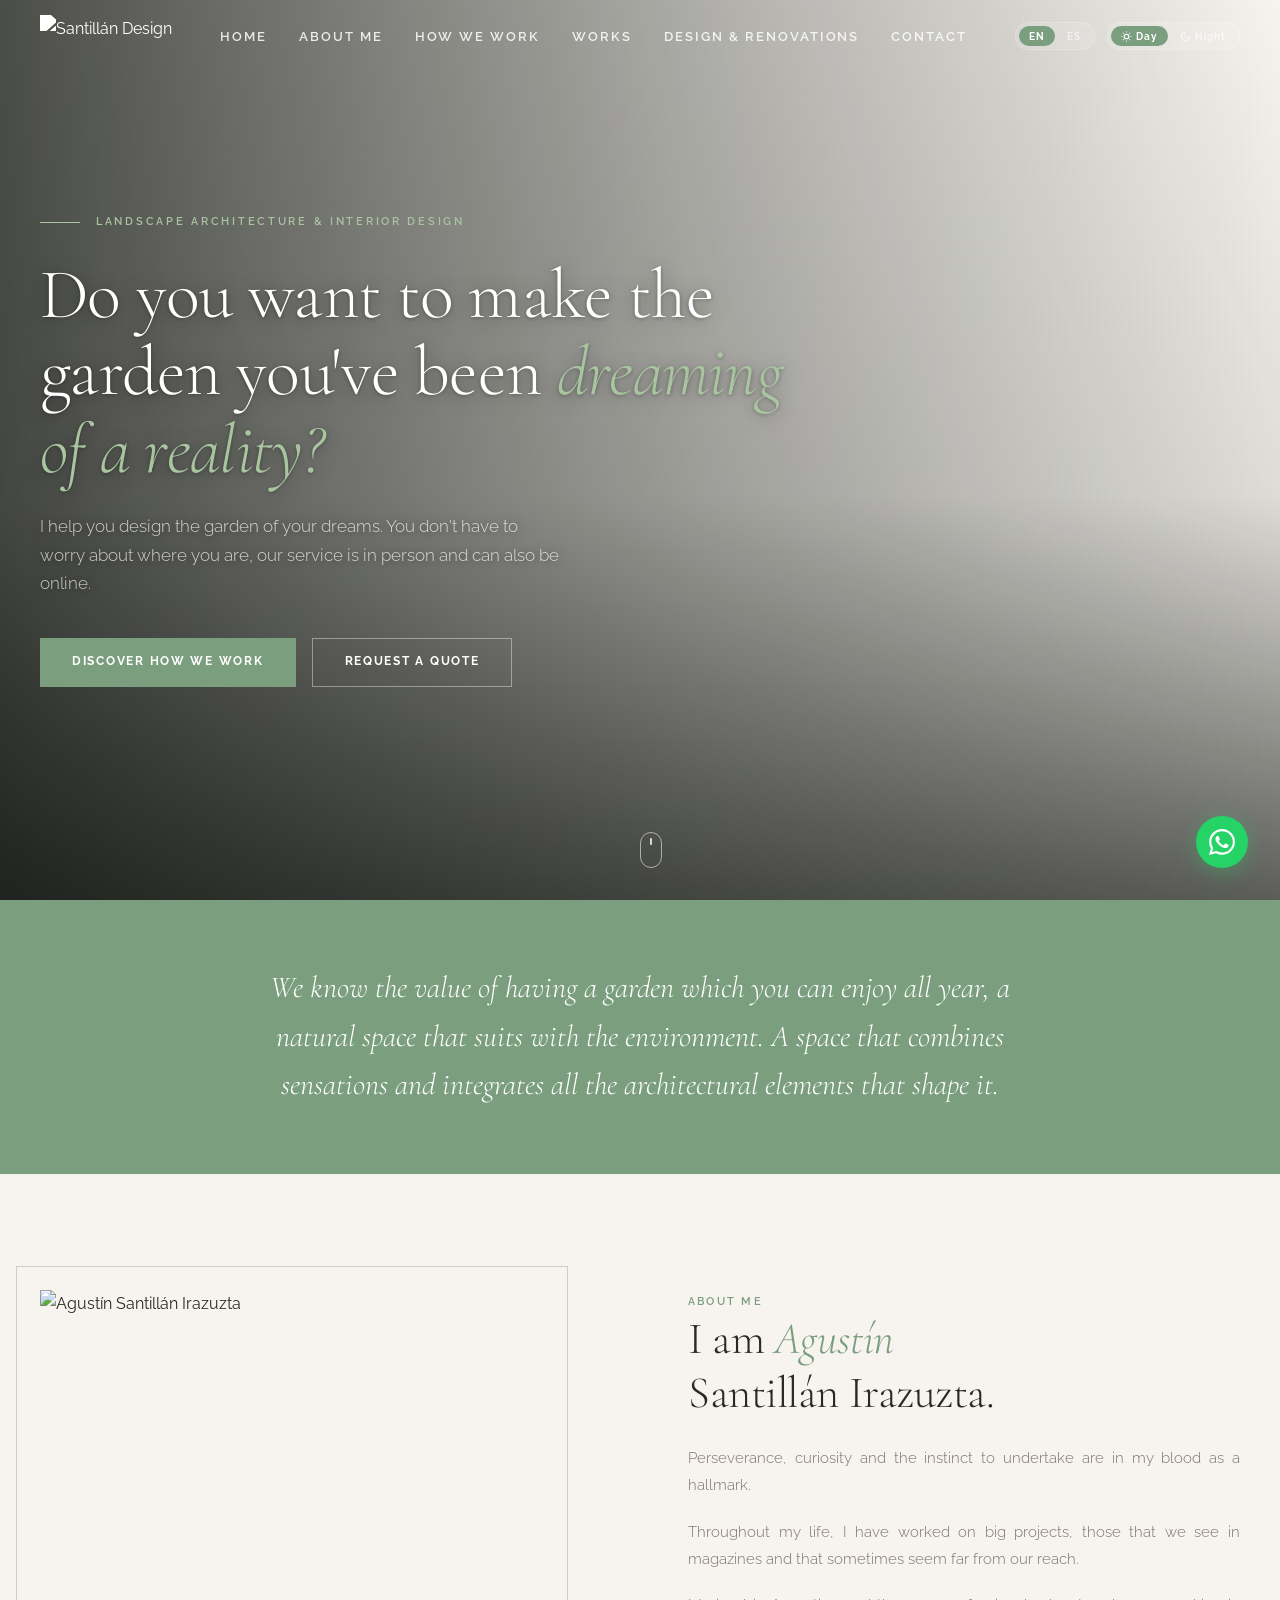
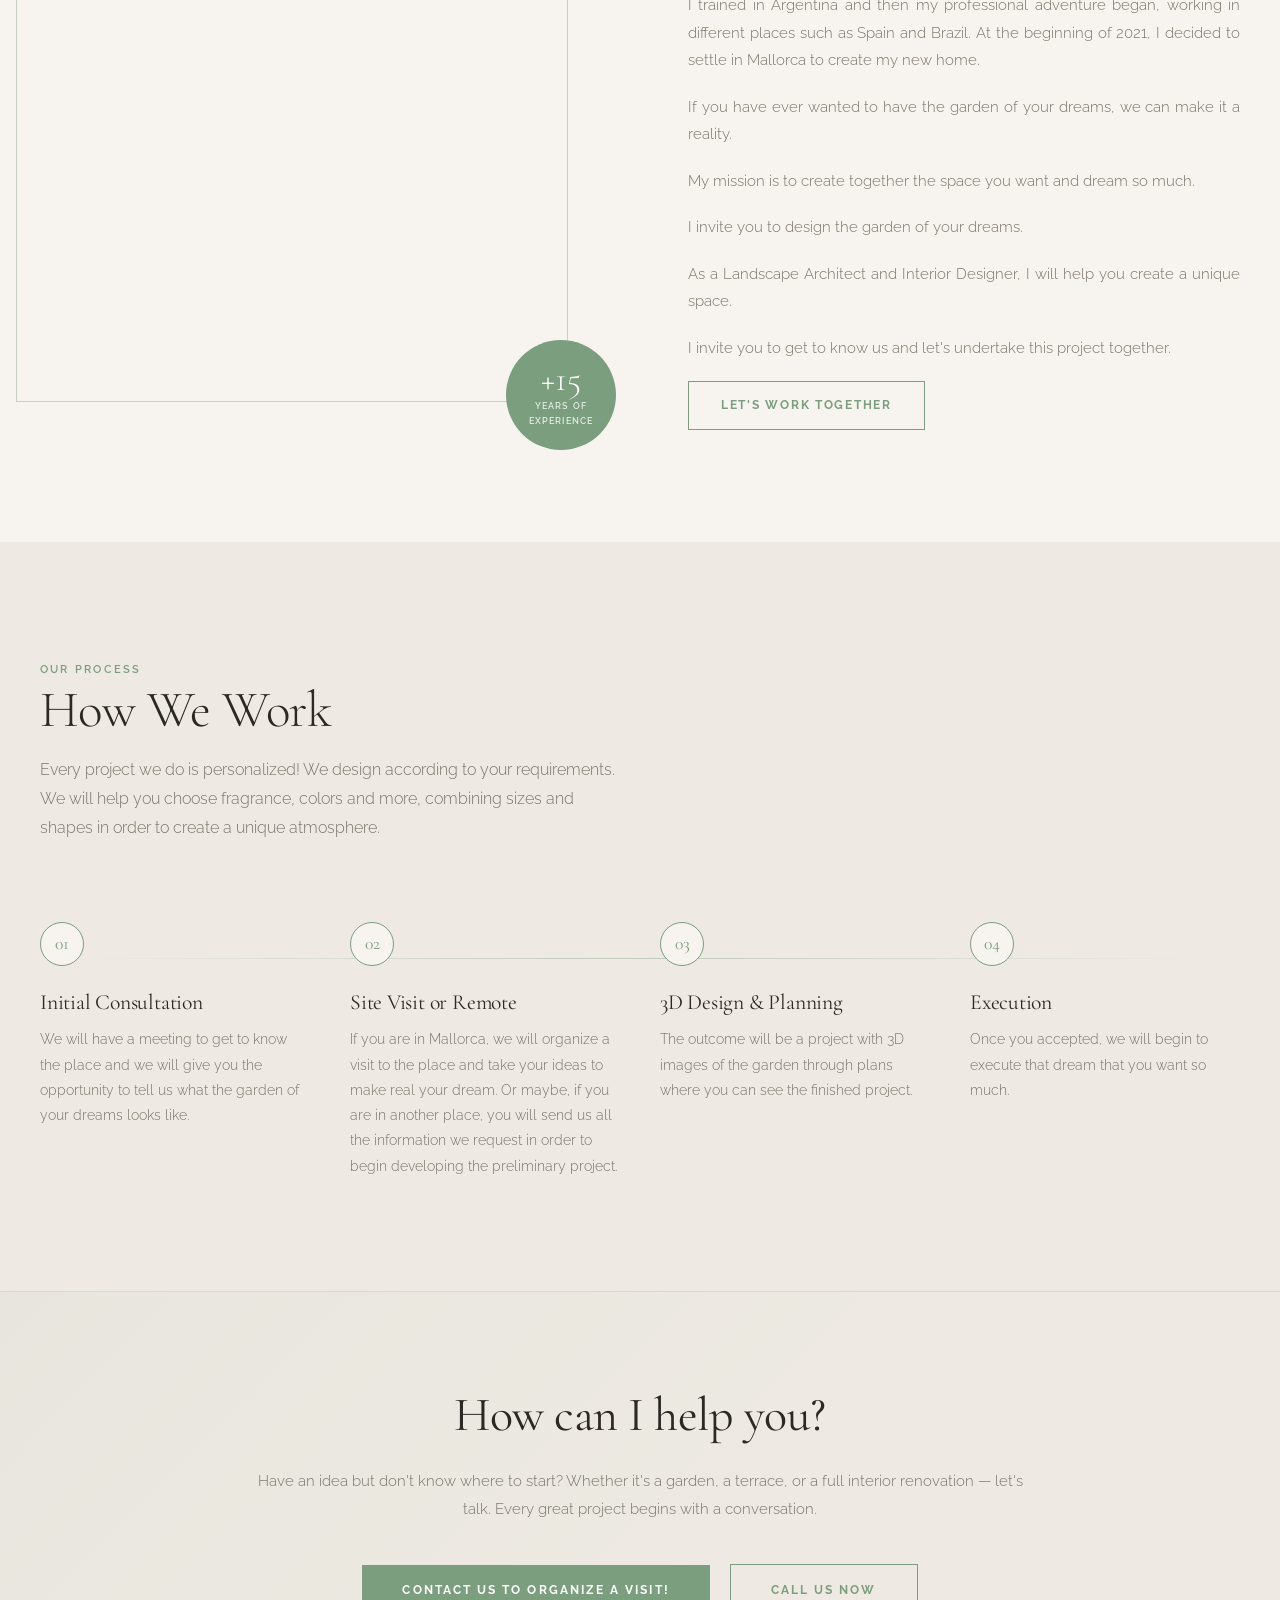
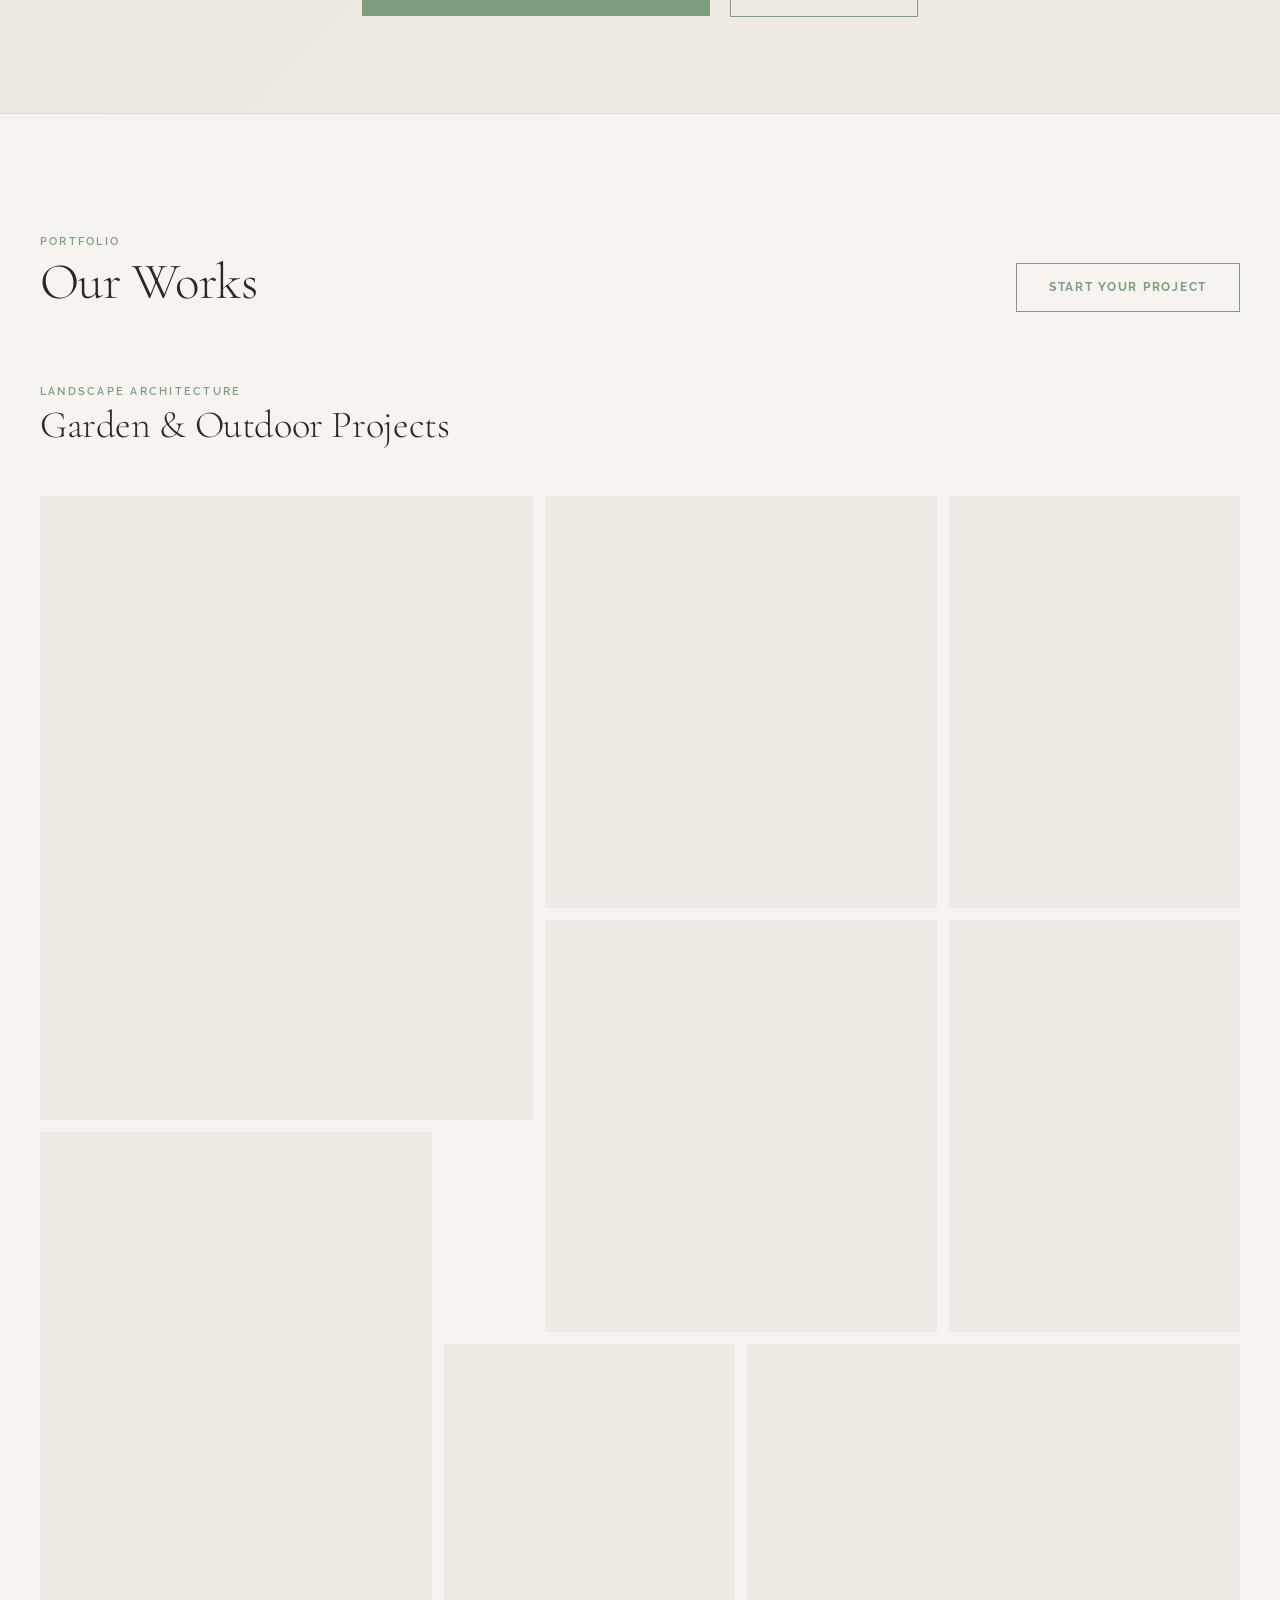
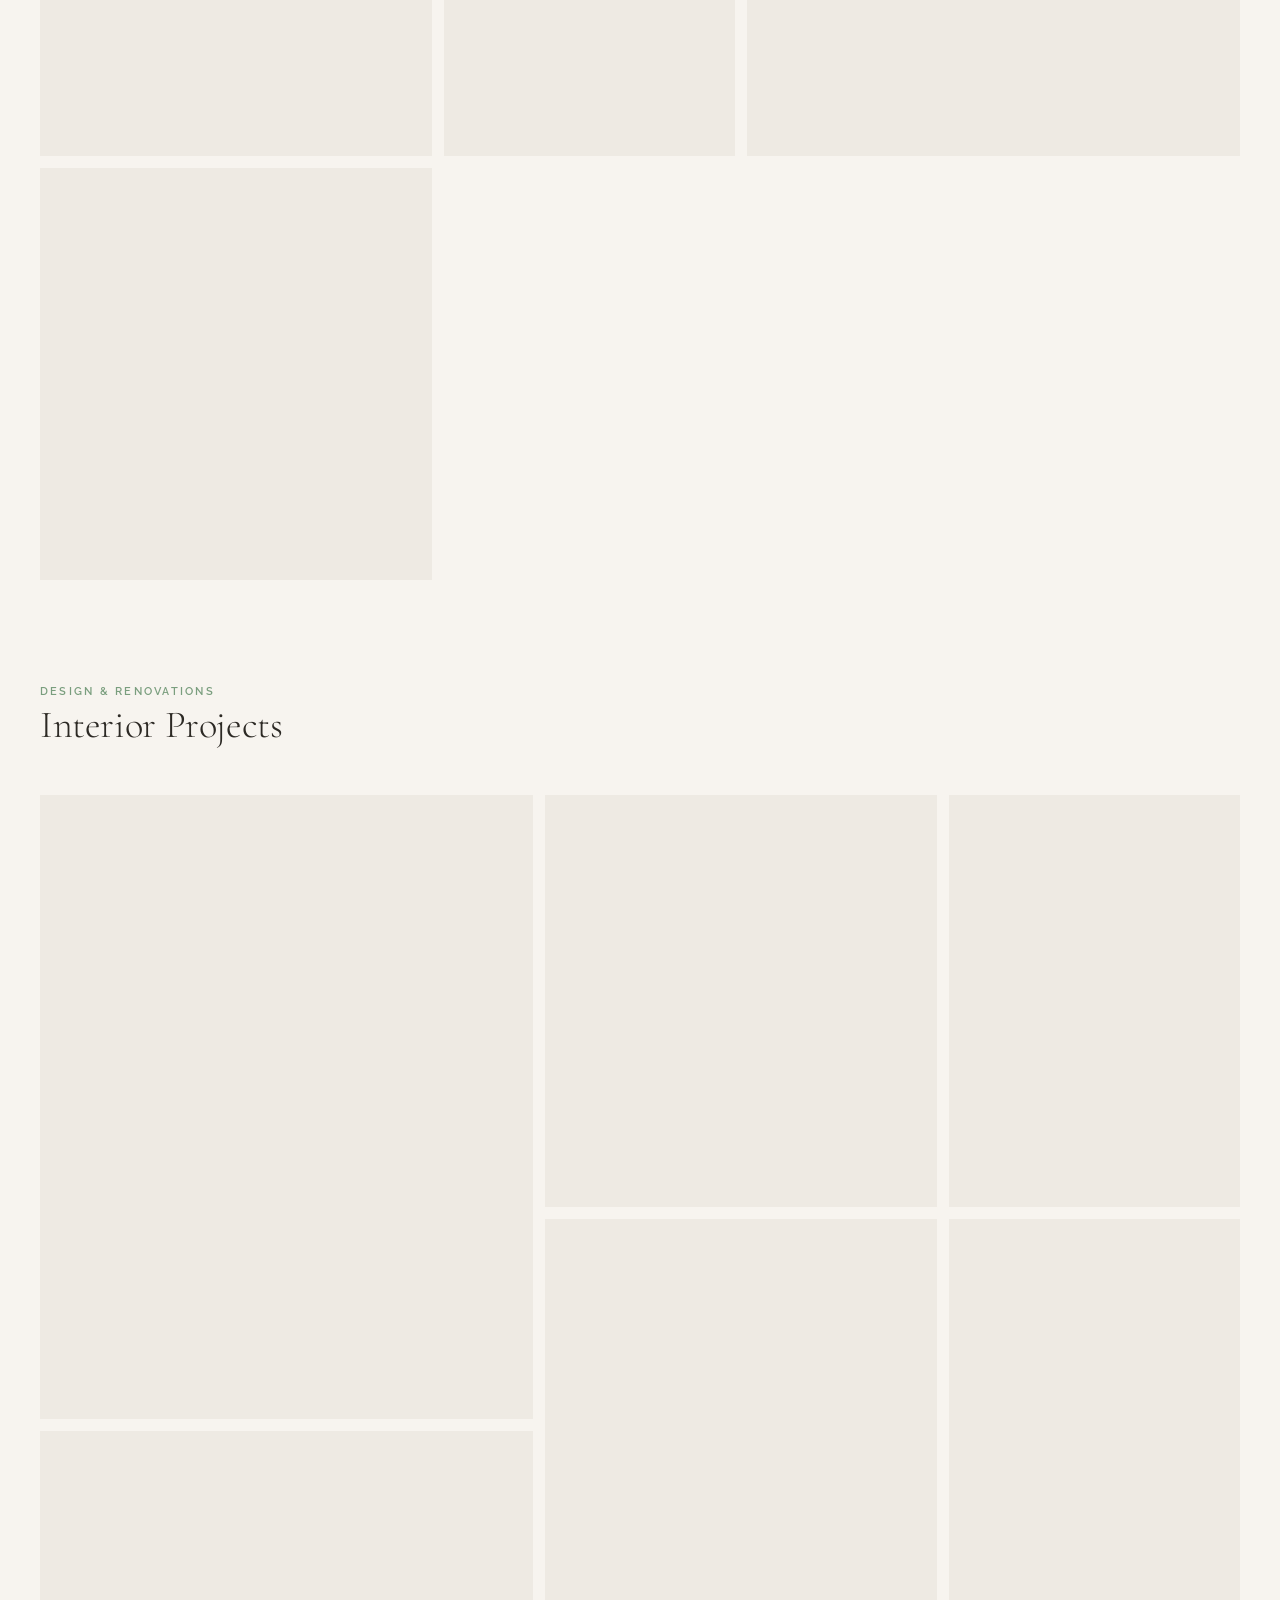
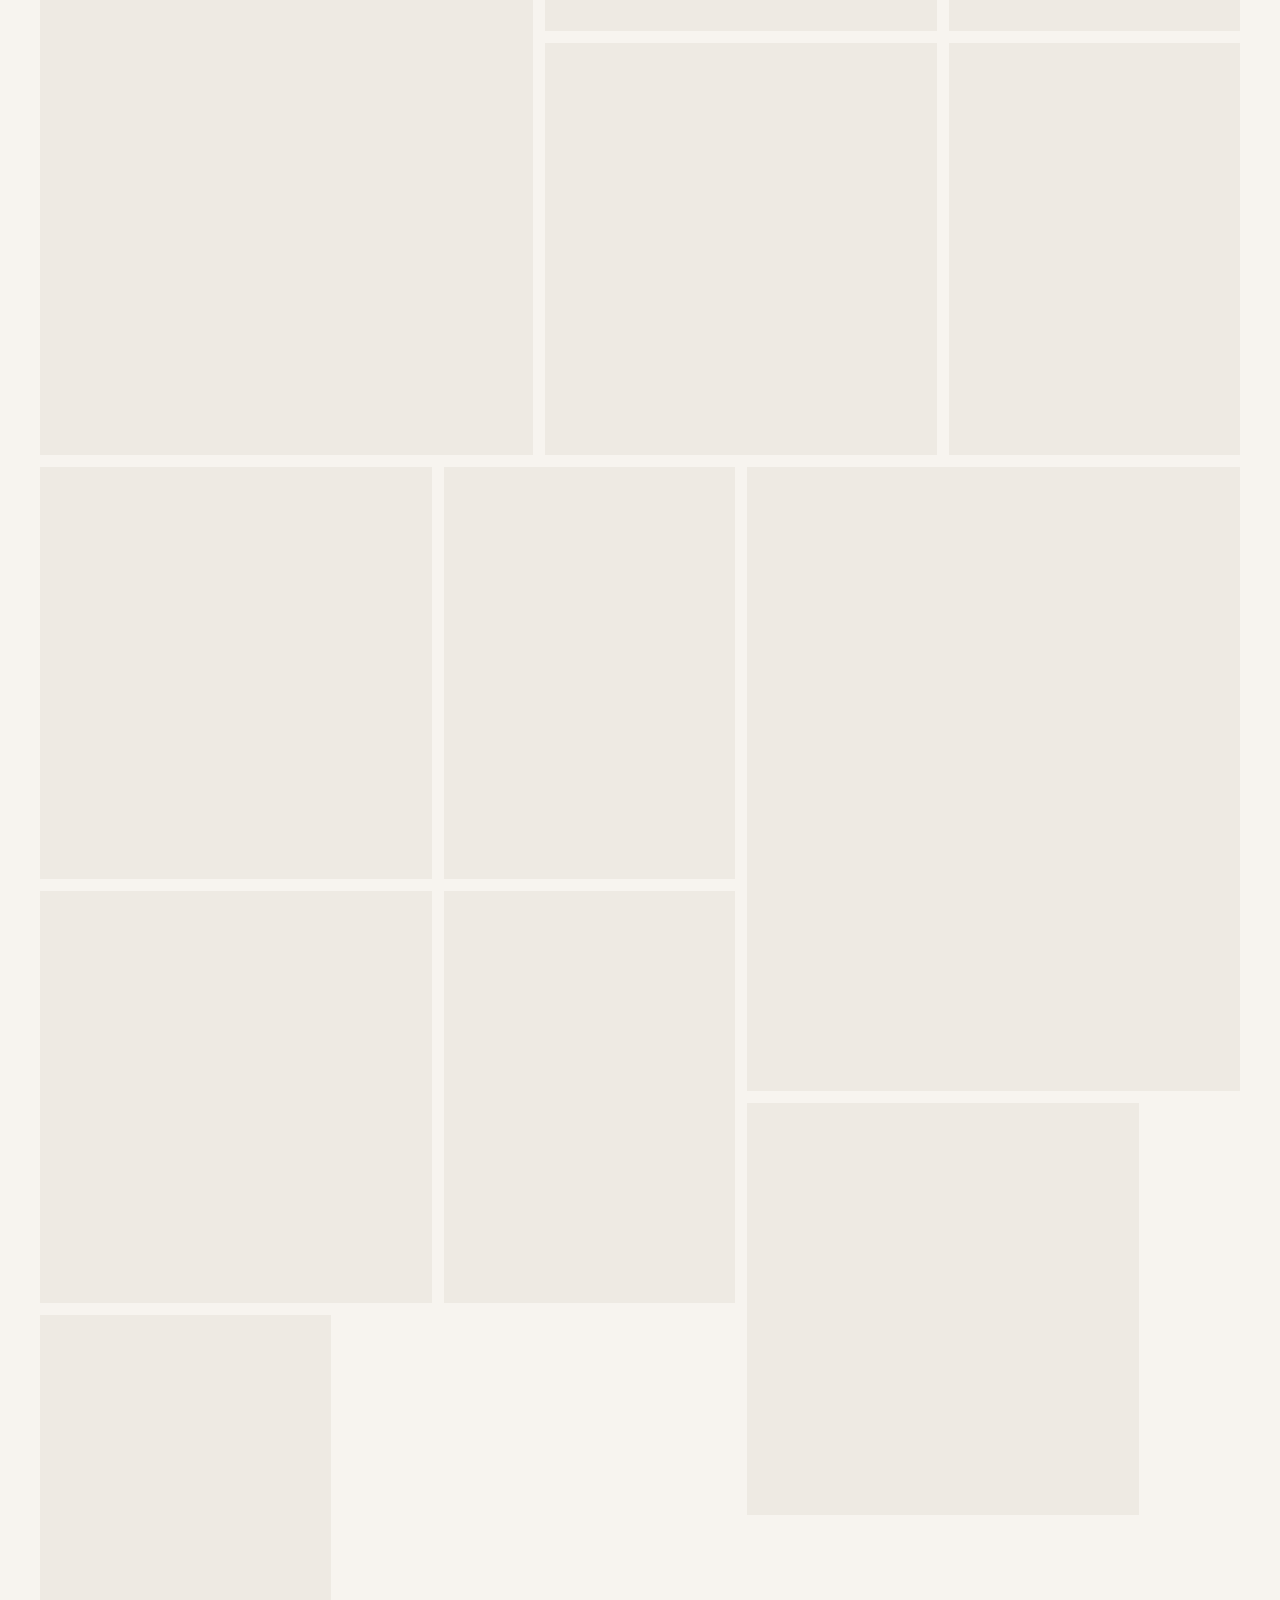
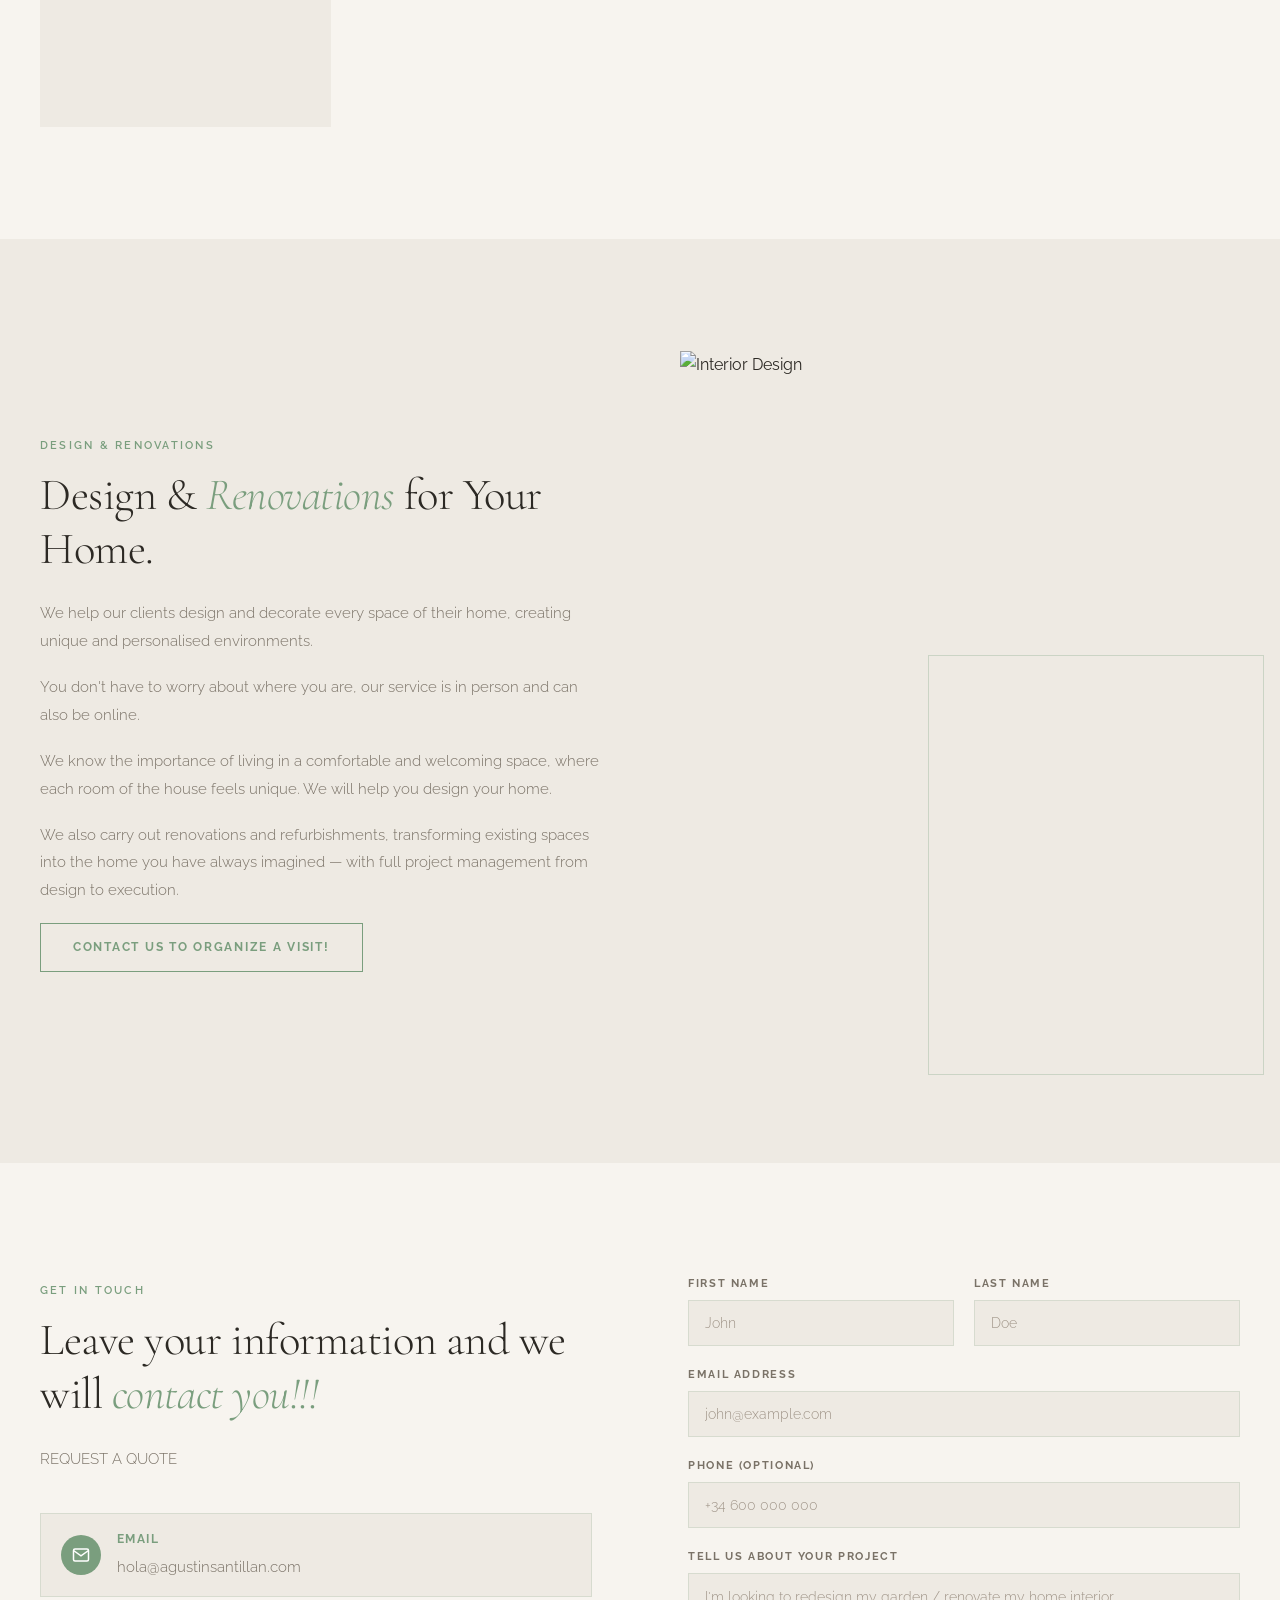
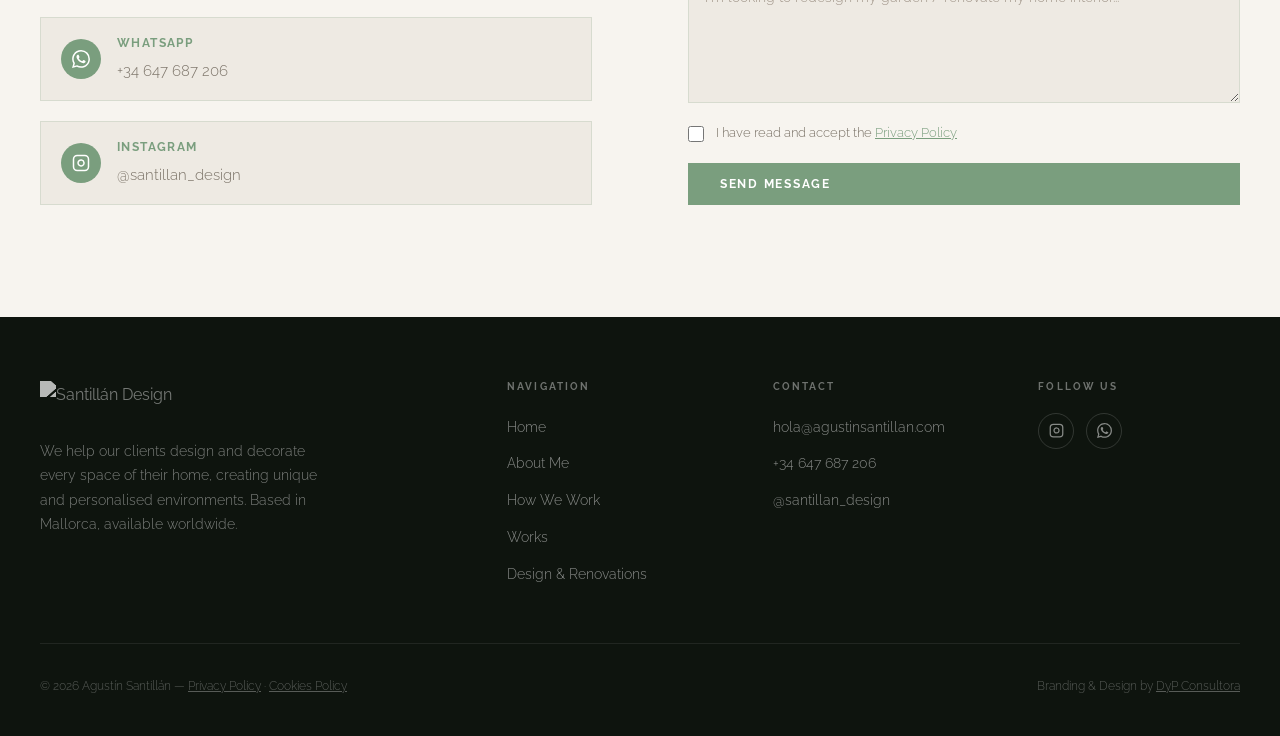
==== commit 27822ec8: "Rewrite 'How can I help you' section and add call button Replaced duplicate text with a unique emoti" ====
--- a/index.html
+++ b/index.html
@@ -1909,9 +1909,9 @@
   <section id="help">
     <div class="help-inner reveal">
       <h2 data-en="How can I help you?" data-es="¿Cómo puedo ayudarte?">How can I help you?</h2>
-      <p data-en="We can meet you so you can tell us about the project." data-es="Podemos reunirnos para que nos cuentes sobre el proyecto.">We can meet you so you can tell us about the project.</p>
-      <p data-en="If you are in Mallorca, we will organize a visit to the place and take your ideas to make real your dream. Or maybe, if you are in another place, you will send us all the information we request in order to begin developing the preliminary project." data-es="Si estás en Mallorca, organizaremos una visita al lugar y tomaremos tus ideas para hacer realidad tu sueño. O tal vez, si estás en otro lugar, nos enviarás toda la información que solicitamos para comenzar a desarrollar el proyecto preliminar.">If you are in Mallorca, we will organize a visit to the place and take your ideas to make real your dream. Or maybe, if you are in another place, you will send us all the information we request in order to begin developing the preliminary project.</p>
+      <p data-en="Have an idea but don't know where to start? Whether it's a garden, a terrace, or a full interior renovation — let's talk. Every great project begins with a conversation." data-es="¿Tenés una idea pero no sabés por dónde empezar? Ya sea un jardín, una terraza o una renovación completa de interiores — hablemos. Todo gran proyecto comienza con una conversación.">Have an idea but don't know where to start? Whether it's a garden, a terrace, or a full interior renovation — let's talk. Every great project begins with a conversation.</p>
       <a href="#contact" class="btn-help" data-en="CONTACT US TO ORGANIZE A VISIT!" data-es="¡CONTÁCTANOS PARA ORGANIZAR UNA VISITA!">CONTACT US TO ORGANIZE A VISIT!</a>
+      <a href="tel:+34647687206" class="btn-help" style="margin-left: 1rem; background: transparent; border: 1px solid var(--accent); color: var(--accent);" data-en="CALL US NOW" data-es="LLAMANOS AHORA">CALL US NOW</a>
     </div>
   </section>
 
